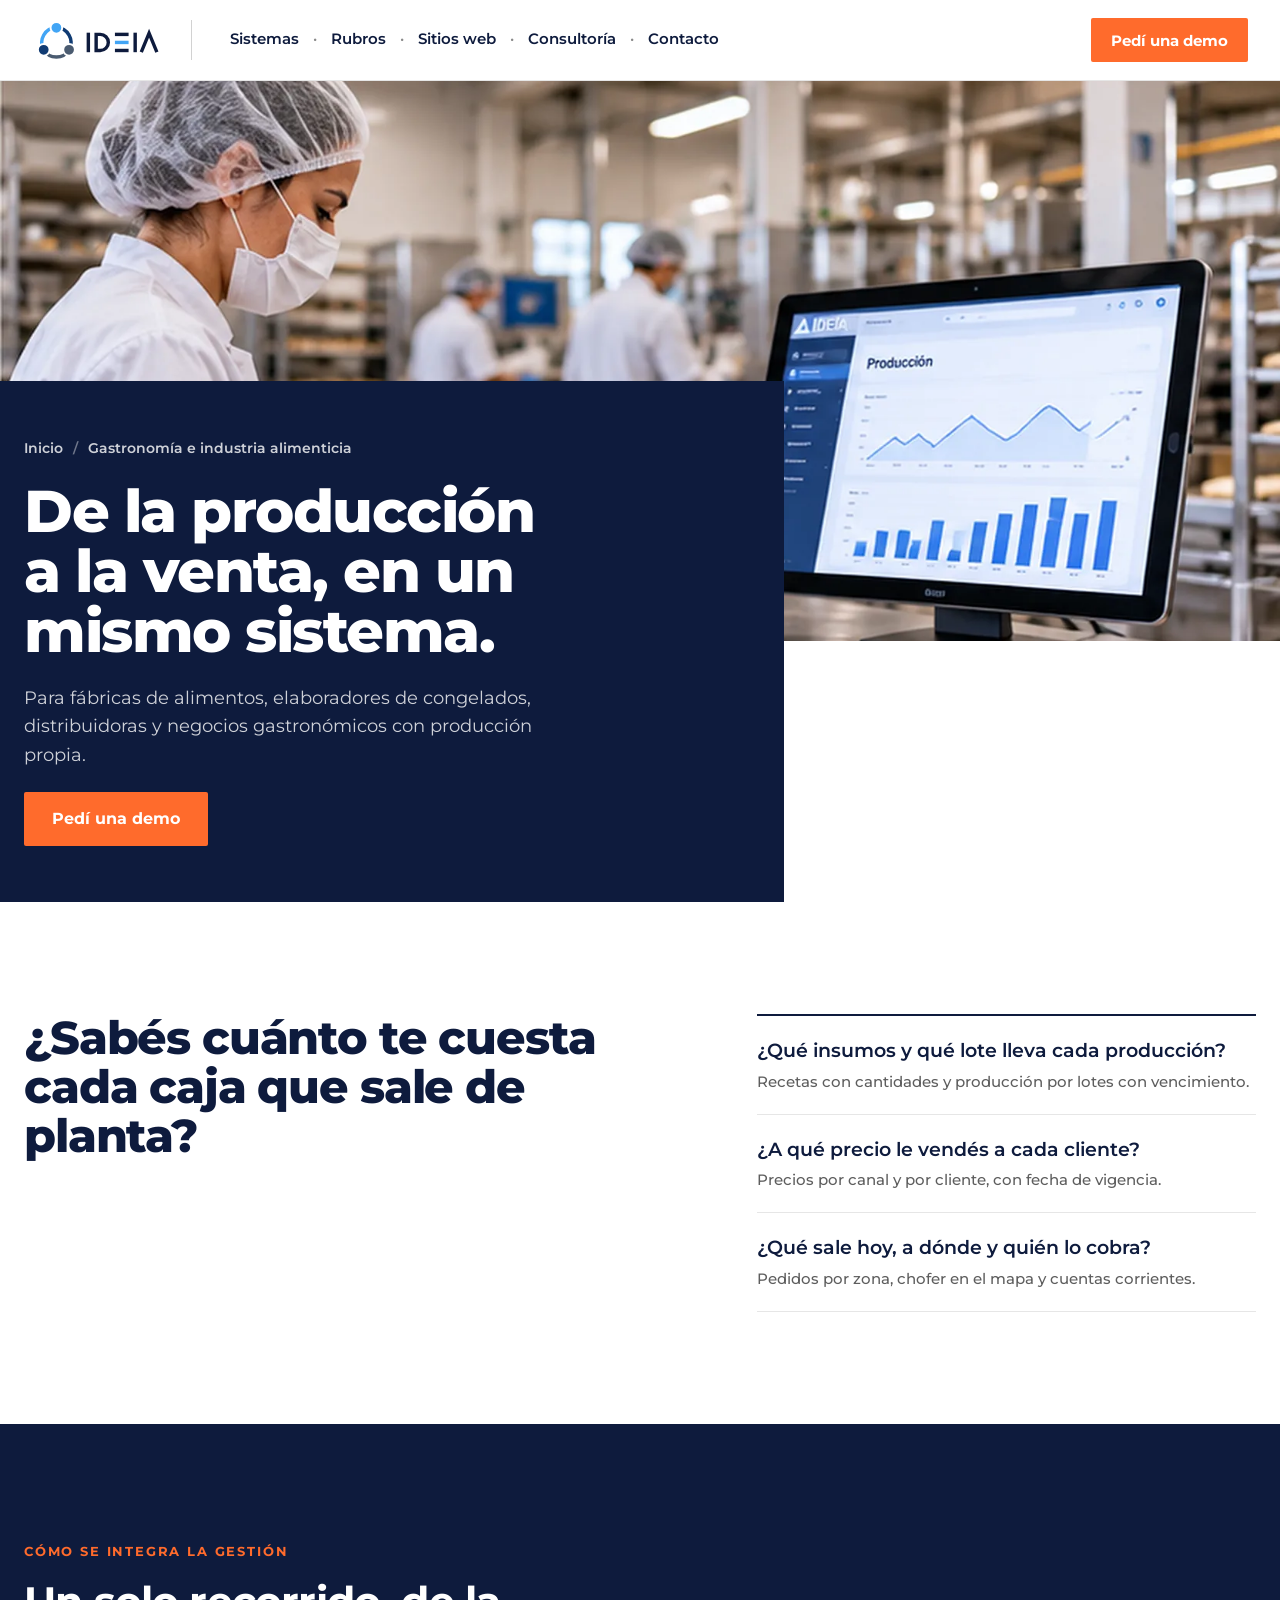
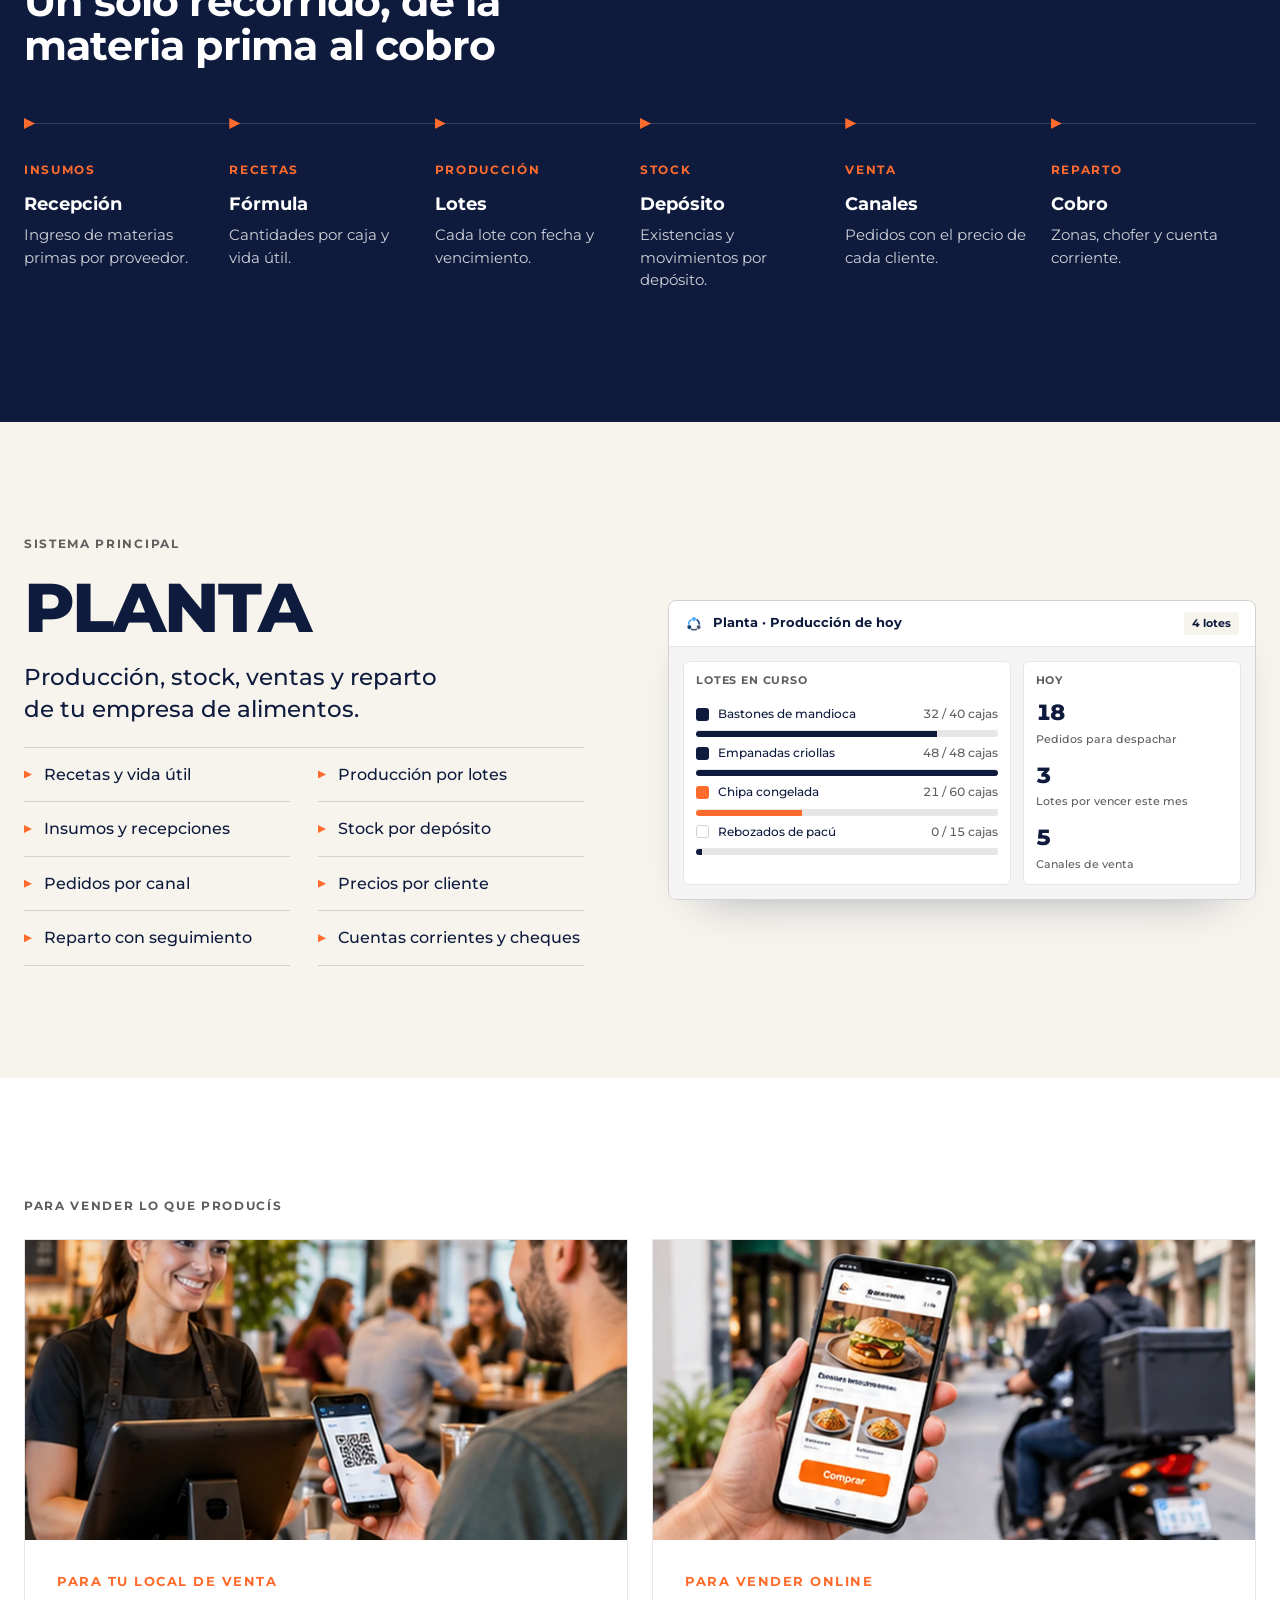
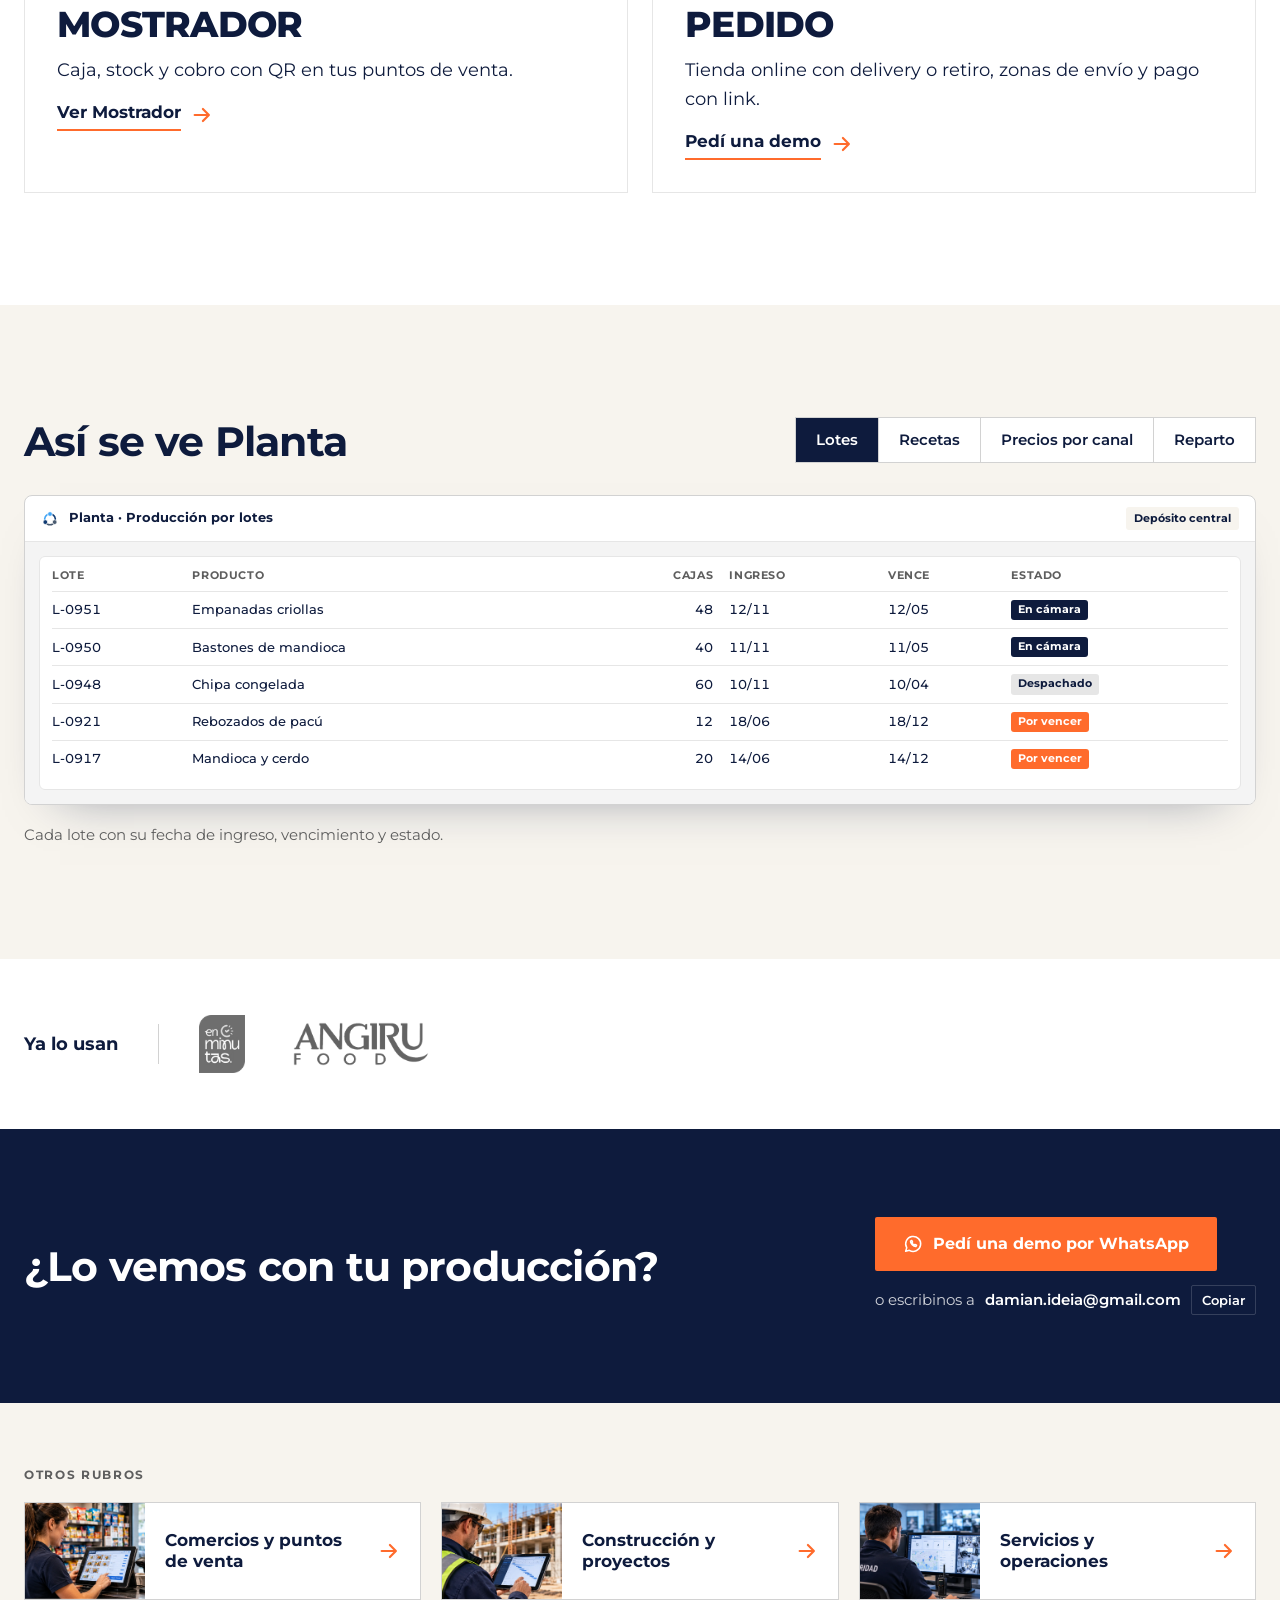
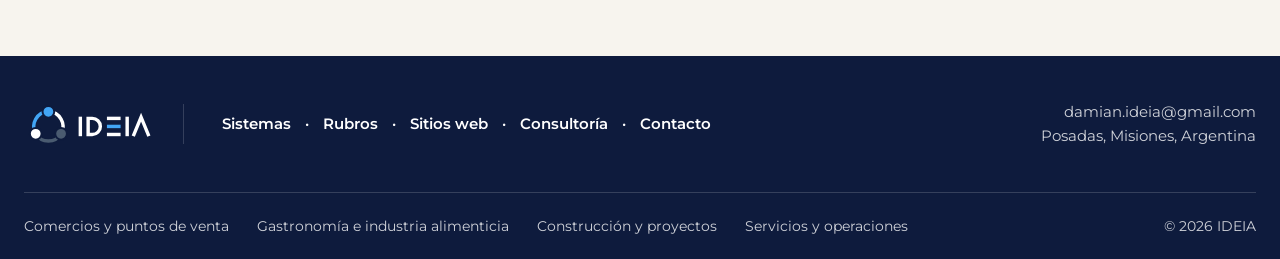
==== alimentos.html @ b41edada "Nuevo diseño del sitio entregado por Damián (HTML estático) y número de WhatsApp Co-Authored-By: Cla" ====
<!doctype html>
<html lang="es">
<head>
<meta charset="utf-8">
<meta name="viewport" content="width=device-width, initial-scale=1, viewport-fit=cover">
<title>Planta · Gastronomía e industria alimenticia · IDEIA</title>
<meta name="description" content="Recetas, producción por lotes, stock, precios por canal y reparto para fábricas de alimentos y elaboradores de congelados.">
<meta property="og:title" content="Planta · Gastronomía e industria alimenticia · IDEIA">
<meta property="og:description" content="Recetas, producción por lotes, stock, precios por canal y reparto para fábricas de alimentos y elaboradores de congelados.">
<meta property="og:type" content="website">
<meta name="claude:viewport-fit-sides" content="cover">
<link rel="preconnect" href="https://fonts.googleapis.com"><link rel="preconnect" href="https://fonts.gstatic.com" crossorigin><link rel="stylesheet" href="https://fonts.googleapis.com/css2?family=Montserrat:wght@400;500;600;700;800&display=swap">
<link rel="stylesheet" href="assets/styles.css">
</head>
<body>
<header class="hdr">
  <div class="hdr-in">
    <a class="logo" href="./" aria-label="IDEIA, inicio"><svg viewBox="0 0 260 82" role="img" aria-label="IDEIA"><path d="M50 16 A30 30 0 0 0 24.02 61" stroke="#42A5F5" stroke-width="7" fill="none"/><path d="M50 16 A30 30 0 0 1 75.98 61" stroke="#103B73" stroke-width="7" fill="none"/><path d="M24.02 61 A30 30 0 0 0 75.98 61" stroke="#4A5B70" stroke-width="7" fill="none"/><circle cx="50" cy="16" r="12" fill="#42A5F5" stroke="#FFFFFF" stroke-width="4"/><circle cx="24.02" cy="61" r="12" fill="#103B73" stroke="#FFFFFF" stroke-width="4"/><circle cx="75.98" cy="61" r="12" fill="#4A5B70" stroke="#FFFFFF" stroke-width="4"/><g fill="#0E1B3D"><rect x="112" y="26" width="7" height="40"/><path fill-rule="evenodd" d="M128 26h12a20 20 0 0 1 0 40h-12zM135 33h5a13 13 0 0 1 0 26h-5z"/><rect x="170" y="26" width="28" height="7"/><rect x="170" y="42.5" width="28" height="7" fill="#42A5F5"/><rect x="170" y="59" width="28" height="7"/><rect x="208" y="26" width="7" height="40"/></g><path d="M224 66 L240 27 L256 66" stroke="#0E1B3D" stroke-width="7" fill="none"/></svg></a>
    <span class="vsep" aria-hidden="true"></span>
    <nav class="nav" aria-label="Principal">
      <a href="./#sistemas">Sistemas</a><span class="dot">·</span>
      <div class="dd"><a href="./#rubros" aria-haspopup="true">Rubros</a><div class="dd-panel"><a href="comercios.html"><span>Comercios y puntos de venta<small>Mostrador</small></span><svg class="arrow" viewBox="0 0 24 24" fill="none" stroke="currentColor" stroke-width="2.4" stroke-linecap="round" stroke-linejoin="round" aria-hidden="true"><path d="M4 12h15M13 5.5 19.5 12 13 18.5"/></svg></a><a href="alimentos.html" aria-current="page"><span>Gastronomía e industria alimenticia<small>Planta · Mostrador · Pedido</small></span><svg class="arrow" viewBox="0 0 24 24" fill="none" stroke="currentColor" stroke-width="2.4" stroke-linecap="round" stroke-linejoin="round" aria-hidden="true"><path d="M4 12h15M13 5.5 19.5 12 13 18.5"/></svg></a><a href="construccion.html"><span>Construcción y proyectos<small>Obra · Cotiza</small></span><svg class="arrow" viewBox="0 0 24 24" fill="none" stroke="currentColor" stroke-width="2.4" stroke-linecap="round" stroke-linejoin="round" aria-hidden="true"><path d="M4 12h15M13 5.5 19.5 12 13 18.5"/></svg></a><a href="servicios.html"><span>Servicios y operaciones<small>Flujo</small></span><svg class="arrow" viewBox="0 0 24 24" fill="none" stroke="currentColor" stroke-width="2.4" stroke-linecap="round" stroke-linejoin="round" aria-hidden="true"><path d="M4 12h15M13 5.5 19.5 12 13 18.5"/></svg></a></div></div><span class="dot">·</span>
      <a href="./#sitios">Sitios web</a><span class="dot">·</span>
      <a href="./#consultoria">Consultoría</a><span class="dot">·</span>
      <a href="#contacto">Contacto</a>
    </nav>
    <a class="btn sm" href="#contacto" data-wa="">Pedí una demo</a>
    <button class="menu-btn" type="button" aria-expanded="false" aria-controls="mnav" aria-label="Abrir menú"><svg viewBox="0 0 24 24" fill="none" stroke="currentColor" stroke-width="1.8" stroke-linecap="round" stroke-linejoin="round" aria-hidden="true"><path d="M3 6h18M3 12h18M3 18h18"/></svg></button>
  </div>
  <nav class="mnav" id="mnav" aria-label="Menú móvil" hidden>
    <a href="./#sistemas">Sistemas</a>
    <span class="lbl">Rubros</span><a class="sub" href="comercios.html">Comercios y puntos de venta</a><a class="sub" href="alimentos.html">Gastronomía e industria alimenticia</a><a class="sub" href="construccion.html">Construcción y proyectos</a><a class="sub" href="servicios.html">Servicios y operaciones</a>
    <a href="./#sitios">Sitios web</a>
    <a href="./#consultoria">Consultoría</a>
    <a href="#contacto">Contacto</a>
  </nav>
</header>
<main>
<section class="hero-c">
  <div class="ph"><img src="img/v_alimentos.webp" width="1662" height="932" alt="Elaboración de empanadas en planta con el tablero de producción de Planta" fetchpriority="high" decoding="async"></div>
  <div class="wrap"><div class="box">
    <nav class="crumb" aria-label="Ruta"><a href="./">Inicio</a><span>/</span>Gastronomía e industria alimenticia</nav>
    <h1>De la producción a la venta, en un mismo sistema.</h1>
    <p>Para fábricas de alimentos, elaboradores de congelados, distribuidoras y negocios gastronómicos con producción propia.</p>
    <a class="btn" href="#contacto" data-wa="Planta">Pedí una demo</a>
  </div></div>
</section>

<section class="sec">
  <div class="wrap qs">
    <p class="big">¿Sabés cuánto te cuesta cada caja que sale de planta?</p>
    <ul>
      <li>¿Qué insumos y qué lote lleva cada producción?<small>Recetas con cantidades y producción por lotes con vencimiento.</small></li>
      <li>¿A qué precio le vendés a cada cliente?<small>Precios por canal y por cliente, con fecha de vigencia.</small></li>
      <li>¿Qué sale hoy, a dónde y quién lo cobra?<small>Pedidos por zona, chofer en el mapa y cuentas corrientes.</small></li>
    </ul>
  </div>
</section>

<section class="sec bg-navy">
  <div class="wrap">
    <span class="eyebrow">Cómo se integra la gestión</span>
    <h2 style="margin-top:14px;max-width:760px">Un solo recorrido, de la materia prima al cobro</h2>
    <ol class="chain" style="padding:0;list-style:none">
      <li><span class="s">Insumos</span><h4>Recepción</h4><p>Ingreso de materias primas por proveedor.</p></li>
      <li><span class="s">Recetas</span><h4>Fórmula</h4><p>Cantidades por caja y vida útil.</p></li>
      <li><span class="s">Producción</span><h4>Lotes</h4><p>Cada lote con fecha y vencimiento.</p></li>
      <li><span class="s">Stock</span><h4>Depósito</h4><p>Existencias y movimientos por depósito.</p></li>
      <li><span class="s">Venta</span><h4>Canales</h4><p>Pedidos con el precio de cada cliente.</p></li>
      <li><span class="s">Reparto</span><h4>Cobro</h4><p>Zonas, chofer y cuenta corriente.</p></li>
    </ol>
  </div>
</section>

<section class="sec bg-bone sysblock" id="planta">
  <div class="wrap pair" style="align-items:center">
    <div class="col">
      <span class="label">Sistema principal</span>
      <span class="nm">PLANTA</span>
      <p class="ln">Producción, stock, ventas y reparto de tu empresa de alimentos.</p>
      <ul class="mods">
        <li>Recetas y vida útil</li><li>Producción por lotes</li>
        <li>Insumos y recepciones</li><li>Stock por depósito</li>
        <li>Pedidos por canal</li><li>Precios por cliente</li>
        <li>Reparto con seguimiento</li><li>Cuentas corrientes y cheques</li>
      </ul>
    </div>
    <div class="col"><div class="ui" aria-label="Producción de hoy en Planta, datos de ejemplo"><div class="ui-bar"><svg class="iso" viewBox="0 0 100 82" aria-hidden="true"><path d="M50 16 A30 30 0 0 0 24.02 61" stroke="#42A5F5" stroke-width="9" fill="none"/><path d="M50 16 A30 30 0 0 1 75.98 61" stroke="#103B73" stroke-width="9" fill="none"/><path d="M24.02 61 A30 30 0 0 0 75.98 61" stroke="#4A5B70" stroke-width="9" fill="none"/><circle cx="50" cy="16" r="13" fill="#42A5F5" stroke="#fff" stroke-width="4"/><circle cx="24.02" cy="61" r="13" fill="#103B73" stroke="#fff" stroke-width="4"/><circle cx="75.98" cy="61" r="13" fill="#4A5B70" stroke="#fff" stroke-width="4"/></svg>Planta · Producción de hoy<span class="st">4 lotes</span></div>
<div class="ui-body c2">
 <div class="pn"><h5>Lotes en curso</h5>
  <div class="et"><span class="sq"></span>Bastones de mandioca<em class="n">32 / 40 cajas</em></div><div class="mt"><i style="width:80%"></i></div>
  <div class="et"><span class="sq"></span>Empanadas criollas<em class="n">48 / 48 cajas</em></div><div class="mt"><i style="width:100%"></i></div>
  <div class="et"><span class="sq w"></span>Chipa congelada<em class="n">21 / 60 cajas</em></div><div class="mt"><i class="o" style="width:35%"></i></div>
  <div class="et"><span class="sq e"></span>Rebozados de pacú<em class="n">0 / 15 cajas</em></div><div class="mt"><i style="width:2%"></i></div></div>
 <div class="pn"><h5>Hoy</h5><div style="display:grid;gap:14px">
  <div class="kp"><b class="n">18</b><span>Pedidos para despachar</span></div>
  <div class="kp"><b class="n">3</b><span>Lotes por vencer este mes</span></div>
  <div class="kp"><b class="n">5</b><span>Canales de venta</span></div></div></div>
</div></div></div>
  </div>
</section>

<section class="sec">
  <div class="wrap">
    <p class="label" style="margin-bottom:24px">Para vender lo que producís</p>
    <div class="halves">
      <article class="half"><div class="ph"><img src="img/g_local.webp" width="1413" height="1221" alt="Cajera cobrando con QR desde el celular de un cliente en un local de comidas" loading="lazy" decoding="async"></div>
        <div class="tx"><span class="for">Para tu local de venta</span><span class="nm">MOSTRADOR</span><p>Caja, stock y cobro con QR en tus puntos de venta.</p><a class="tlink" href="comercios.html"><span>Ver Mostrador</span><svg class="arrow" viewBox="0 0 24 24" fill="none" stroke="currentColor" stroke-width="2.4" stroke-linecap="round" stroke-linejoin="round" aria-hidden="true"><path d="M4 12h15M13 5.5 19.5 12 13 18.5"/></svg></a></div></article>
      <article class="half" id="pedido"><div class="ph"><img src="img/g_pedido.webp" width="1357" height="811" alt="Celular con la tienda online de Pedido y un repartidor en moto" loading="lazy" decoding="async"></div>
        <div class="tx"><span class="for">Para vender online</span><span class="nm">PEDIDO</span><p>Tienda online con delivery o retiro, zonas de envío y pago con link.</p><a class="tlink" href="#contacto" data-wa="Pedido"><span>Pedí una demo</span><svg class="arrow" viewBox="0 0 24 24" fill="none" stroke="currentColor" stroke-width="2.4" stroke-linecap="round" stroke-linejoin="round" aria-hidden="true"><path d="M4 12h15M13 5.5 19.5 12 13 18.5"/></svg></a></div></article>
    </div>
  </div>
</section>

<section class="sec bg-bone" data-tabs>
  <div class="wrap">
    <div class="gal-head"><h2>Así se ve Planta</h2>
      <div class="tabs" role="tablist" aria-label="Pantallas de Planta">
        <button role="tab" id="ta1" aria-controls="pa1" aria-selected="true" data-cap="Cada lote con su fecha de ingreso, vencimiento y estado.">Lotes</button>
        <button role="tab" id="ta2" aria-controls="pa2" aria-selected="false" tabindex="-1" data-cap="La receta calcula el costo de cada caja con los precios de tus insumos.">Recetas</button>
        <button role="tab" id="ta3" aria-controls="pa3" aria-selected="false" tabindex="-1" data-cap="Un precio por canal de venta, con fecha de vigencia.">Precios por canal</button>
        <button role="tab" id="ta4" aria-controls="pa4" aria-selected="false" tabindex="-1" data-cap="Los pedidos del día por zona, con su estado y lo que hay que cobrar.">Reparto</button>
      </div></div>
    <div role="tabpanel" id="pa1" aria-labelledby="ta1"><div class="ui" aria-label="Producción por lotes, datos de ejemplo"><div class="ui-bar"><svg class="iso" viewBox="0 0 100 82" aria-hidden="true"><path d="M50 16 A30 30 0 0 0 24.02 61" stroke="#42A5F5" stroke-width="9" fill="none"/><path d="M50 16 A30 30 0 0 1 75.98 61" stroke="#103B73" stroke-width="9" fill="none"/><path d="M24.02 61 A30 30 0 0 0 75.98 61" stroke="#4A5B70" stroke-width="9" fill="none"/><circle cx="50" cy="16" r="13" fill="#42A5F5" stroke="#fff" stroke-width="4"/><circle cx="24.02" cy="61" r="13" fill="#103B73" stroke="#fff" stroke-width="4"/><circle cx="75.98" cy="61" r="13" fill="#4A5B70" stroke="#fff" stroke-width="4"/></svg>Planta · Producción por lotes<span class="st">Depósito central</span></div>
<div class="ui-body"><div class="pn ui-scroll"><table class="t">
 <tr><th>Lote</th><th>Producto</th><th class="r">Cajas</th><th>Ingreso</th><th>Vence</th><th>Estado</th></tr>
 <tr><td class="n">L-0951</td><td>Empanadas criollas</td><td class="r n">48</td><td class="n">12/11</td><td class="n">12/05</td><td><span class="pill nv">En cámara</span></td></tr>
 <tr><td class="n">L-0950</td><td>Bastones de mandioca</td><td class="r n">40</td><td class="n">11/11</td><td class="n">11/05</td><td><span class="pill nv">En cámara</span></td></tr>
 <tr><td class="n">L-0948</td><td>Chipa congelada</td><td class="r n">60</td><td class="n">10/11</td><td class="n">10/04</td><td><span class="pill">Despachado</span></td></tr>
 <tr><td class="n">L-0921</td><td>Rebozados de pacú</td><td class="r n">12</td><td class="n">18/06</td><td class="n">18/12</td><td><span class="pill or">Por vencer</span></td></tr>
 <tr><td class="n">L-0917</td><td>Mandioca y cerdo</td><td class="r n">20</td><td class="n">14/06</td><td class="n">14/12</td><td><span class="pill or">Por vencer</span></td></tr>
</table></div></div></div></div>
    <div role="tabpanel" id="pa2" aria-labelledby="ta2" hidden><div class="ui" aria-label="Receta con costo por caja, datos de ejemplo"><div class="ui-bar"><svg class="iso" viewBox="0 0 100 82" aria-hidden="true"><path d="M50 16 A30 30 0 0 0 24.02 61" stroke="#42A5F5" stroke-width="9" fill="none"/><path d="M50 16 A30 30 0 0 1 75.98 61" stroke="#103B73" stroke-width="9" fill="none"/><path d="M24.02 61 A30 30 0 0 0 75.98 61" stroke="#4A5B70" stroke-width="9" fill="none"/><circle cx="50" cy="16" r="13" fill="#42A5F5" stroke="#fff" stroke-width="4"/><circle cx="24.02" cy="61" r="13" fill="#103B73" stroke="#fff" stroke-width="4"/><circle cx="75.98" cy="61" r="13" fill="#4A5B70" stroke="#fff" stroke-width="4"/></svg>Planta · Receta · Empanadas criollas<span class="st">Rinde 1 caja</span></div>
<div class="ui-body c2">
 <div class="pn"><h5>Insumos por caja</h5><table class="t">
  <tr><th>Insumo</th><th class="r">Cantidad</th><th class="r">Costo</th></tr>
  <tr><td>Tapas de empanada</td><td class="r n">48 u</td><td class="r n">$ 6.240</td></tr>
  <tr><td>Carne picada</td><td class="r n">2,9 kg</td><td class="r n">$ 23.200</td></tr>
  <tr><td>Cebolla</td><td class="r n">0,7 kg</td><td class="r n">$ 980</td></tr>
  <tr><td>Huevo</td><td class="r n">6 u</td><td class="r n">$ 1.500</td></tr>
  <tr><td>Condimentos</td><td class="r n">0,1 kg</td><td class="r n">$ 640</td></tr>
  <tr><td>Bolsa y caja</td><td class="r n">1 u</td><td class="r n">$ 1.100</td></tr></table></div>
 <div class="pn"><h5>Resultado</h5><div style="display:grid;gap:14px">
  <div class="kp"><b class="n">$ 33.660</b><span>Costo por caja</span></div>
  <div class="kp"><b class="n">180 días</b><span>Vida útil</span></div>
  <div class="kp"><b class="n">48</b><span>Unidades por caja</span></div></div></div>
</div></div></div>
    <div role="tabpanel" id="pa3" aria-labelledby="ta3" hidden><div class="ui" aria-label="Precios por canal, datos de ejemplo"><div class="ui-bar"><svg class="iso" viewBox="0 0 100 82" aria-hidden="true"><path d="M50 16 A30 30 0 0 0 24.02 61" stroke="#42A5F5" stroke-width="9" fill="none"/><path d="M50 16 A30 30 0 0 1 75.98 61" stroke="#103B73" stroke-width="9" fill="none"/><path d="M24.02 61 A30 30 0 0 0 75.98 61" stroke="#4A5B70" stroke-width="9" fill="none"/><circle cx="50" cy="16" r="13" fill="#42A5F5" stroke="#fff" stroke-width="4"/><circle cx="24.02" cy="61" r="13" fill="#103B73" stroke="#fff" stroke-width="4"/><circle cx="75.98" cy="61" r="13" fill="#4A5B70" stroke="#fff" stroke-width="4"/></svg>Planta · Precios por canal<span class="st">Vigentes desde 01/11</span></div>
<div class="ui-body"><div class="pn ui-scroll"><table class="t">
 <tr><th>Producto</th><th class="r">Distribuidor</th><th class="r">Gastronomía</th><th class="r">Minorista</th><th class="r">Eventos</th></tr>
 <tr><td>Empanadas criollas · caja</td><td class="r n">$ 46.800</td><td class="r n">$ 52.900</td><td class="r n">$ 61.500</td><td class="r n">$ 58.200</td></tr>
 <tr><td>Bastones de mandioca · caja</td><td class="r n">$ 31.400</td><td class="r n">$ 35.600</td><td class="r n">$ 41.200</td><td class="r n">$ 38.900</td></tr>
 <tr><td>Chipa congelada · caja</td><td class="r n">$ 27.900</td><td class="r n">$ 31.800</td><td class="r n">$ 36.400</td><td class="r n">$ 34.100</td></tr>
 <tr><td>Rebozados de pacú · caja</td><td class="r n">$ 49.300</td><td class="r n">$ 55.700</td><td class="r n">$ 64.800</td><td class="r n">$ 61.300</td></tr>
</table></div></div></div></div>
    <div role="tabpanel" id="pa4" aria-labelledby="ta4" hidden><div class="ui" aria-label="Reparto del día, datos de ejemplo"><div class="ui-bar"><svg class="iso" viewBox="0 0 100 82" aria-hidden="true"><path d="M50 16 A30 30 0 0 0 24.02 61" stroke="#42A5F5" stroke-width="9" fill="none"/><path d="M50 16 A30 30 0 0 1 75.98 61" stroke="#103B73" stroke-width="9" fill="none"/><path d="M24.02 61 A30 30 0 0 0 75.98 61" stroke="#4A5B70" stroke-width="9" fill="none"/><circle cx="50" cy="16" r="13" fill="#42A5F5" stroke="#fff" stroke-width="4"/><circle cx="24.02" cy="61" r="13" fill="#103B73" stroke="#fff" stroke-width="4"/><circle cx="75.98" cy="61" r="13" fill="#4A5B70" stroke="#fff" stroke-width="4"/></svg>Planta · Reparto del día<span class="st">18 pedidos</span></div>
<div class="ui-body c2">
 <div class="pn ui-scroll"><h5>Pedidos</h5><table class="t">
  <tr><th>N°</th><th>Cliente</th><th>Zona</th><th>Estado</th></tr>
  <tr><td class="n">2381</td><td>Restaurante · centro</td><td>Zona 1</td><td><span class="pill nv">Entregado</span></td></tr>
  <tr><td class="n">2382</td><td>Distribuidora</td><td>Zona 3</td><td><span class="pill or">En camino</span></td></tr>
  <tr><td class="n">2384</td><td>Hotel</td><td>Zona 2</td><td><span class="pill or">En camino</span></td></tr>
  <tr><td class="n">2386</td><td>Cafetería</td><td>Zona 1</td><td><span class="pill">Por despachar</span></td></tr></table></div>
 <div class="pn"><h5>Cobranza</h5><div style="display:grid;gap:14px">
  <div class="kp"><b class="n">6</b><span>Pedidos en camino</span></div>
  <div class="kp"><b class="n">$ 412.300</b><span>A cobrar hoy</span></div>
  <div class="kp"><b class="n">2</b><span>Devoluciones registradas</span></div></div></div>
</div></div></div>
    <p class="gal-cap">Cada lote con su fecha de ingreso, vencimiento y estado.</p>
  </div>
</section>

<section class="sec s-sm uses" aria-label="Empresas que ya lo usan">
  <div class="wrap"><span class="lbl">Ya lo usan</span><span class="vsep" aria-hidden="true"></span><div class="logo-row"><img src="img/logos/enminutas.webp" width="128" height="160" alt="En Minutas" loading="lazy" class="sq"><img src="img/logos/angiru.webp" width="369" height="120" alt="Angiru Food" loading="lazy"></div></div>
</section>
<section class="sec s-md bg-navy close" id="contacto">
  <div class="wrap">
    <h2>¿Lo vemos con tu producción?</h2>
    <div class="act">
      <a class="btn" href="#contacto" data-wa="Planta"><svg viewBox="0 0 24 24" fill="none" stroke="currentColor" stroke-width="1.8" stroke-linecap="round" stroke-linejoin="round" aria-hidden="true"><path d="M3.2 20.8l1.3-4.3A9 9 0 1 1 7.6 19.6z"/><path d="M9 8.6c-.2 2.8 3.4 6.5 6.4 6.4l.9-1.5-2-1-.9.8c-1.2-.4-2.3-1.5-2.7-2.7l.8-.9-1-2z"/></svg> Pedí una demo por WhatsApp</a>
      <p class="mail"><span class="nw">o escribinos a</span> <b>damian.ideia@gmail.com</b> <button class="copybtn" type="button" data-copy="damian.ideia@gmail.com">Copiar</button></p>
    </div>
  </div>
</section>
<section class="sec s-sm bg-bone" aria-label="Otros rubros">
  <div class="wrap"><p class="label" style="margin-bottom:18px">Otros rubros</p><div class="others"><a class="oth" href="comercios.html"><img src="img/v_comercio.webp" width="1662" height="932" alt="" loading="lazy" decoding="async"><b>Comercios y puntos de venta</b><svg class="arrow" viewBox="0 0 24 24" fill="none" stroke="currentColor" stroke-width="2.4" stroke-linecap="round" stroke-linejoin="round" aria-hidden="true"><path d="M4 12h15M13 5.5 19.5 12 13 18.5"/></svg></a><a class="oth" href="construccion.html"><img src="img/v_construccion.webp" width="1662" height="932" alt="" loading="lazy" decoding="async"><b>Construcción y proyectos</b><svg class="arrow" viewBox="0 0 24 24" fill="none" stroke="currentColor" stroke-width="2.4" stroke-linecap="round" stroke-linejoin="round" aria-hidden="true"><path d="M4 12h15M13 5.5 19.5 12 13 18.5"/></svg></a><a class="oth" href="servicios.html"><img src="img/v_servicios.webp" width="1662" height="932" alt="" loading="lazy" decoding="async"><b>Servicios y operaciones</b><svg class="arrow" viewBox="0 0 24 24" fill="none" stroke="currentColor" stroke-width="2.4" stroke-linecap="round" stroke-linejoin="round" aria-hidden="true"><path d="M4 12h15M13 5.5 19.5 12 13 18.5"/></svg></a></div></div>
</section>
</main>
<footer class="ftr">
  <div class="wrap">
    <div class="ftr-top">
      <a class="logo" href="./" aria-label="IDEIA, inicio"><svg viewBox="0 0 260 82" role="img" aria-label="IDEIA"><path d="M50 16 A30 30 0 0 0 24.02 61" stroke="#42A5F5" stroke-width="7" fill="none"/><path d="M50 16 A30 30 0 0 1 75.98 61" stroke="#FFFFFF" stroke-width="7" fill="none"/><path d="M24.02 61 A30 30 0 0 0 75.98 61" stroke="#4A5B70" stroke-width="7" fill="none"/><circle cx="50" cy="16" r="12" fill="#42A5F5" stroke="#0E1B3D" stroke-width="4"/><circle cx="24.02" cy="61" r="12" fill="#FFFFFF" stroke="#0E1B3D" stroke-width="4"/><circle cx="75.98" cy="61" r="12" fill="#4A5B70" stroke="#0E1B3D" stroke-width="4"/><g fill="#FFFFFF"><rect x="112" y="26" width="7" height="40"/><path fill-rule="evenodd" d="M128 26h12a20 20 0 0 1 0 40h-12zM135 33h5a13 13 0 0 1 0 26h-5z"/><rect x="170" y="26" width="28" height="7"/><rect x="170" y="42.5" width="28" height="7" fill="#42A5F5"/><rect x="170" y="59" width="28" height="7"/><rect x="208" y="26" width="7" height="40"/></g><path d="M224 66 L240 27 L256 66" stroke="#FFFFFF" stroke-width="7" fill="none"/></svg></a>
      <span class="vsep" aria-hidden="true"></span>
      <nav class="nav" aria-label="Pie" style="display:flex">
        <a href="./#sistemas">Sistemas</a><span class="dot">·</span><a href="./#rubros">Rubros</a><span class="dot">·</span><a href="./#sitios">Sitios web</a><span class="dot">·</span><a href="./#consultoria">Consultoría</a><span class="dot">·</span><a href="#contacto">Contacto</a>
      </nav>
      <p class="ct">damian.ideia@gmail.com<br>Posadas, Misiones, Argentina</p>
    </div>
    <div class="ftr-bot"><a href="comercios.html">Comercios y puntos de venta</a><a href="alimentos.html">Gastronomía e industria alimenticia</a><a href="construccion.html">Construcción y proyectos</a><a href="servicios.html">Servicios y operaciones</a><span class="cp">© 2026 IDEIA</span></div>
  </div>
</footer>
<script src="assets/app.js"></script>
</body>
</html>
---- assets/styles.css ----
/* =========================================================
   IDEIA · Sistema de diseño
   Layout: contenedor 1440, contenido 1280, grilla de 12 columnas.
   Geometría de marca: cortes diagonales, líneas finas, botones rectos.
   Look claro único y deliberado (la marca no tiene versión oscura).
   ========================================================= */
:root{
  /* Paleta obligatoria */
  --navy:#0E1B3D;
  --orange:#FF6B2C;
  --orange-press:#E85A1E;      /* estado presionado/hover del naranja */
  --bone:#F7F4EE;
  --white:#FFFFFF;
  /* Grises neutros: superficies, separadores, estados secundarios */
  --g-50:#F4F4F4;
  --g-100:#E6E6E6;
  --g-200:#D2D2D2;
  --g-500:#8A8A8A;
  --g-600:#5E5E5E;
  --g-900:#121212;
  --black:#0A0A0A;
  /* Sobre azul marino */
  --on-navy:rgba(255,255,255,.80);
  --on-navy-line:rgba(255,255,255,.16);

  --font:"Montserrat","Montserrat Local","Segoe UI",Arial,sans-serif;
  --wrap:1280px;
  --gut:max(24px,env(safe-area-inset-left,0px));
  --gut-r:max(24px,env(safe-area-inset-right,0px));
  --cut:10%;
  color-scheme:light;
}

/* Montserrat alojada en el sitio (respaldo si Google Fonts no carga) */
@font-face{font-family:"Montserrat Local";font-style:normal;font-weight:400;font-display:swap;src:url("fonts/montserrat-400.woff2") format("woff2")}
@font-face{font-family:"Montserrat Local";font-style:normal;font-weight:500;font-display:swap;src:url("fonts/montserrat-500.woff2") format("woff2")}
@font-face{font-family:"Montserrat Local";font-style:normal;font-weight:600;font-display:swap;src:url("fonts/montserrat-600.woff2") format("woff2")}
@font-face{font-family:"Montserrat Local";font-style:normal;font-weight:700;font-display:swap;src:url("fonts/montserrat-700.woff2") format("woff2")}
@font-face{font-family:"Montserrat Local";font-style:normal;font-weight:800;font-display:swap;src:url("fonts/montserrat-800.woff2") format("woff2")}

/* Reset base (las páginas internas no tienen el esqueleto del visor) */
*,*::before,*::after{box-sizing:border-box}
html{scroll-behavior:smooth;-webkit-text-size-adjust:100%}
body{margin:0;background:var(--white);color:var(--navy);font-family:var(--font);font-size:18px;line-height:1.6;font-weight:400;-webkit-font-smoothing:antialiased}
body::before{content:"";position:fixed;inset:0 0 auto;height:env(safe-area-inset-top,0px);z-index:70;background:var(--white)}
img{max-width:100%;display:block}
h1,h2,h3,h4,p,ul{margin:0}
ul{padding:0;list-style:none}
a{color:inherit}
[hidden]{display:none!important}
.bd{display:inline}
@media (max-width:900px){.bd{display:none}}
@media (prefers-reduced-motion:reduce){html{scroll-behavior:auto}*,*::before,*::after{transition:none!important;animation:none!important}}
:focus-visible{outline:3px solid var(--orange);outline-offset:3px}

/* Tipografía (Montserrat, jerarquía obligatoria) */
h1,.h1{font-weight:800;font-size:clamp(38px,4.6vw,64px);line-height:1.02;letter-spacing:-.025em;text-wrap:balance}
h2,.h2{font-weight:700;font-size:clamp(30px,3.2vw,44px);line-height:1.08;letter-spacing:-.02em;text-wrap:balance}
h3,.h3{font-weight:700;font-size:clamp(22px,2.2vw,30px);line-height:1.15;letter-spacing:-.015em}
h4,.h4{font-weight:600;font-size:18px;line-height:1.3}
.lead{font-size:clamp(18px,1.5vw,20px);font-weight:500;line-height:1.5}
.small{font-size:15px;line-height:1.5}
.eyebrow{font-size:13px;font-weight:700;letter-spacing:.14em;text-transform:uppercase;color:var(--orange)}
.muted{color:var(--g-600)}

/* Contenedores */
.wrap{max-width:calc(var(--wrap) + 48px);margin:0 auto;padding-left:var(--gut);padding-right:var(--gut-r)}
.sec{padding-block:112px}
.sec.s-md{padding-block:88px}
.sec.s-sm{padding-block:56px}
.bg-bone{background:var(--bone)}
.bg-navy{background:var(--navy);color:var(--white)}
.bg-black{background:var(--black);color:var(--white)}
.grid12{display:grid;grid-template-columns:repeat(12,minmax(0,1fr));column-gap:24px}

/* Botones */
.btn{display:inline-flex;align-items:center;justify-content:center;gap:10px;min-height:54px;padding:0 28px;background:var(--orange);color:var(--white);font-family:var(--font);font-weight:700;font-size:16px;line-height:1;text-decoration:none;border:0;border-radius:2px;cursor:pointer;transition:background .15s ease}
.btn:hover{background:var(--orange-press)}
.btn.sm{min-height:44px;padding:0 20px;font-size:15px}
.btn svg{width:20px;height:20px}
.btn-line{background:transparent;color:var(--navy);box-shadow:inset 0 0 0 1.5px var(--navy)}
.btn-line:hover{background:var(--navy);color:var(--white)}
.arrow{width:22px;height:22px;flex:none;color:var(--orange);transition:transform .18s ease}
a:hover .arrow,a:focus-visible .arrow{transform:translateX(4px)}
.tlink{display:inline-flex;align-items:center;gap:10px;font-weight:700;font-size:17px;text-decoration:none;color:var(--navy)}
.tlink span{border-bottom:2px solid var(--orange);padding-bottom:3px}

/* ---------------- Header ---------------- */
.hdr{position:sticky;top:env(safe-area-inset-top,0px);z-index:60;background:var(--white);border-bottom:1px solid var(--g-100)}
.hdr-in{max-width:1440px;margin:0 auto;height:80px;display:flex;align-items:center;padding-left:max(32px,env(safe-area-inset-left,0px));padding-right:max(32px,env(safe-area-inset-right,0px))}
.logo{display:block;text-decoration:none;flex:none}
.logo svg{display:block;height:40px;width:auto}
.vsep{width:1px;height:40px;background:var(--g-200);margin:0 32px;flex:none}
.nav{display:flex;align-items:center;gap:6px;font-size:14.5px;font-weight:600}
.nav>a,.nav .dd>a{text-decoration:none;padding:10px 6px;color:var(--navy)}
.nav>a:hover,.nav .dd>a:hover,.nav a[aria-current="page"]{color:var(--orange)}
.nav .dot{color:var(--g-500);padding:0 2px}
.dd{position:relative}
.dd-panel{position:absolute;left:-18px;top:100%;min-width:320px;background:var(--white);border:1px solid var(--g-100);padding:10px 0;opacity:0;visibility:hidden;transform:translateY(6px);transition:opacity .15s ease,transform .15s ease,visibility .15s}
.dd:hover .dd-panel,.dd:focus-within .dd-panel{opacity:1;visibility:visible;transform:none}
.dd-panel a{display:flex;justify-content:space-between;align-items:center;gap:16px;padding:12px 22px;text-decoration:none;font-weight:600;font-size:15px}
.dd-panel a small{display:block;font-weight:500;font-size:12.5px;color:var(--g-600);margin-top:2px}
.dd-panel a:hover{background:var(--bone)}
.hdr .btn{margin-left:auto}
.menu-btn{display:none;margin-left:12px;width:44px;height:44px;border:1px solid var(--g-200);background:var(--white);border-radius:2px;cursor:pointer;align-items:center;justify-content:center;color:var(--navy)}
.menu-btn svg{width:22px;height:22px}
.mnav{border-top:1px solid var(--g-100);background:var(--white);padding:8px max(16px,env(safe-area-inset-left,0px)) 20px}
.mnav a{display:block;padding:13px 0;border-bottom:1px solid var(--g-100);text-decoration:none;font-weight:600;font-size:16px}
.mnav a.sub{padding-left:16px;font-weight:500;font-size:15px}
.mnav .lbl{display:block;padding:16px 0 4px;font-size:12px;font-weight:700;letter-spacing:.14em;text-transform:uppercase;color:var(--g-600)}

/* ---------------- Hero A (home): panel navy + foto con corte diagonal ---------------- */
.hero-a{position:relative;background:var(--navy);color:var(--white);overflow:hidden}
.hero-a .ph{position:absolute;top:0;right:0;bottom:0;width:56%;clip-path:polygon(18% 0,100% 0,100% 100%,0 100%)}
.hero-a .ph img{width:100%;height:100%;object-fit:cover}
.hero-a .wrap{position:relative;min-height:620px;display:flex;align-items:center}
.hero-a .copy{max-width:690px;padding-block:96px}
.hero-a h1{font-size:clamp(38px,4.2vw,60px)}
.hero-a .support{margin-top:26px;font-size:18px;font-weight:600;color:var(--on-navy)}
.hero-a .support .dt{color:var(--orange);margin:0 10px}
.hero-a .btn{margin-top:40px}

/* ---------------- Elegí tu rubro ---------------- */
.rubros h2{margin-bottom:40px}
.cards{display:grid;grid-template-columns:repeat(4,minmax(0,1fr));gap:20px}
.vcard{position:relative;display:flex;flex-direction:column;height:460px;overflow:hidden;text-decoration:none;color:var(--white);background:var(--navy)}
.vcard img{position:absolute;inset:0;width:100%;height:100%;object-fit:cover;transition:transform .5s ease}
.vcard:hover img{transform:scale(1.04)}
.vcard .band{position:relative;margin-top:auto;background:var(--navy);padding:34px 24px 24px;clip-path:polygon(0 22px,100% 0,100% 100%,0 100%)}
.vcard h3{font-size:22px;line-height:1.2;font-weight:700}
.vcard .sys{display:flex;justify-content:space-between;align-items:center;gap:12px;margin-top:14px;padding-top:14px;border-top:1px solid var(--on-navy-line);font-size:13px;font-weight:700;letter-spacing:.1em;text-transform:uppercase;color:var(--on-navy)}
.more{margin-top:36px;text-align:center}

/* ---------------- Sistemas (índice editorial) ---------------- */
.sys-head{display:flex;justify-content:space-between;align-items:end;gap:32px;flex-wrap:wrap;margin-bottom:48px}
.sys-head p{max-width:440px}
.sys-list{border-top:2px solid var(--navy)}
.sys-row{display:grid;grid-template-columns:3fr 5fr 3fr 40px;gap:24px;align-items:center;padding:30px 0;border-bottom:1px solid var(--g-100);text-decoration:none;transition:background .15s ease}
.sys-row:hover{background:var(--bone)}
.sys-row .nm{font-weight:800;font-size:clamp(24px,2.4vw,32px);letter-spacing:-.01em;padding-left:4px}
.sys-row .ds{font-size:17px;line-height:1.5}
.sys-row .rb{font-size:12.5px;font-weight:700;letter-spacing:.12em;text-transform:uppercase;color:var(--g-600)}
.sys-row .arrow{justify-self:end}

/* ---------------- Fila de capacidades (íconos con separador naranja) ---------------- */
.feats{display:grid;grid-template-columns:repeat(4,minmax(0,1fr))}
.feat{display:flex;flex-direction:column;align-items:center;text-align:center;gap:14px;padding:8px 28px;border-left:1.5px solid rgba(255,107,44,.45)}
.feat:first-child{border-left:0}
.feat svg{width:52px;height:52px;color:var(--orange)}
.feat h4{font-size:19px}
.feat p{font-size:15px;color:var(--g-600);max-width:220px}
.base h2{text-align:center;margin-bottom:56px}

/* ---------------- Split foto/texto ---------------- */
.split{display:grid;grid-template-columns:repeat(2,minmax(0,1fr));align-items:stretch}
.split .tx{display:flex;flex-direction:column;justify-content:center;align-items:flex-start;gap:22px;padding:96px max(48px,calc((100vw - var(--wrap)) / 2)) 96px max(var(--gut),calc((100vw - var(--wrap)) / 2))}
.split.rev .tx{padding:96px max(var(--gut-r),calc((100vw - var(--wrap)) / 2)) 96px 72px}
.split .ph{position:relative;min-height:440px}
.split .ph img{position:absolute;inset:0;width:100%;height:100%;object-fit:cover}
.split .ph.cut-l{clip-path:polygon(12% 0,100% 0,100% 100%,0 100%)}
.split .ph.cut-r{clip-path:polygon(0 0,100% 0,88% 100%,0 100%)}
.split .tx p{max-width:460px}

/* ---------------- Cierre ---------------- */
.close .wrap{display:flex;justify-content:space-between;align-items:center;gap:32px;flex-wrap:wrap}
.close h2{max-width:640px}
.close .act{display:flex;flex-direction:column;align-items:flex-start;gap:14px}
.mail{display:flex;flex-wrap:wrap;align-items:center;gap:8px 10px;font-size:15px;color:var(--on-navy)}
.mail .nw{white-space:nowrap}
.mail b{font-weight:600;color:var(--white);user-select:all}
.copybtn{font-family:var(--font);font-size:13px;font-weight:600;background:transparent;color:var(--white);border:1px solid var(--on-navy-line);border-radius:2px;padding:6px 10px;cursor:pointer}
.copybtn:hover{border-color:var(--white)}

/* ---------------- Consultoría (monocromo) ---------------- */
.consult{position:relative;background:var(--black);color:var(--white);overflow:hidden}
.consult .ph{position:absolute;top:0;right:0;bottom:0;width:52%;clip-path:polygon(16% 0,100% 0,100% 100%,0 100%)}
.consult .ph img{width:100%;height:100%;object-fit:cover;filter:grayscale(1)}
.consult .wrap{position:relative;min-height:400px;display:flex;flex-direction:column;justify-content:center;align-items:flex-start;padding-block:80px}
.consult .tag{font-size:13px;font-weight:700;letter-spacing:.14em;text-transform:uppercase;color:var(--g-500)}
.consult h2{margin-top:14px;max-width:520px}
.consult .mono{margin-top:32px;display:inline-flex;align-items:center;gap:12px;font-weight:700;font-size:19px;color:var(--white);text-decoration:none;border-bottom:2px solid var(--white);padding-bottom:6px}
.consult .mono .arrow{color:var(--white)}

/* ---------------- Ya lo usan ---------------- */
.uses .wrap{display:flex;align-items:center;gap:24px 40px;flex-wrap:wrap}
.uses .lbl{font-weight:700;font-size:18px;white-space:nowrap}
.uses .vsep{margin:0}
.logo-row{display:flex;align-items:center;gap:20px 48px;flex-wrap:wrap;flex:1}
.logo-row img{height:44px;width:auto;filter:grayscale(1);opacity:.7;transition:filter .2s ease,opacity .2s ease}
.logo-row img.sq{height:58px}
.logo-row img:hover{filter:none;opacity:1}
.wm{font-weight:800;font-size:16px;letter-spacing:.06em;color:var(--g-600);line-height:1.1}
.wm small{display:block;font-weight:600;font-size:10px;letter-spacing:.24em}

/* ---------------- Footer ---------------- */
.ftr{background:var(--navy);color:var(--white)}
.ftr-top{display:flex;align-items:center;flex-wrap:wrap;gap:20px 0;padding-block:44px;border-bottom:1px solid var(--on-navy-line)}
.ftr .vsep{background:var(--on-navy-line)}
.ftr .nav a,.ftr .nav .dot{color:var(--white)}
.ftr .nav a:hover{color:var(--orange)}
.ftr .ct{margin-left:auto;text-align:right;font-size:15px;color:var(--on-navy);line-height:1.6}
.ftr-bot{display:flex;flex-wrap:wrap;gap:12px 28px;padding-block:22px;font-size:14px;color:var(--on-navy)}
.ftr-bot a{text-decoration:none}
.ftr-bot a:hover{color:var(--white)}
.ftr-bot .cp{margin-left:auto}

/* =========================================================
   Páginas por rubro
   ========================================================= */
.crumb{display:flex;gap:10px;align-items:center;font-size:14px;font-weight:600}
.crumb a{text-decoration:none}
.crumb a:hover{color:var(--orange)}
.crumb span{opacity:.5}

/* Hero B (Comercios): foto izquierda con corte, panel hueso a la derecha */
.hero-b{display:grid;grid-template-columns:minmax(0,1.1fr) minmax(0,1fr);background:var(--bone);min-height:600px}
.hero-b .ph{position:relative;clip-path:polygon(0 0,100% 0,86% 100%,0 100%)}
.hero-b .ph img{position:absolute;inset:0;width:100%;height:100%;object-fit:cover}
.hero-b .copy{display:flex;flex-direction:column;justify-content:center;align-items:flex-start;gap:24px;padding:72px max(var(--gut-r),calc((100vw - var(--wrap)) / 2)) 72px 40px}
.hero-b .who{font-size:16px;color:var(--g-600);font-weight:500;max-width:440px}

/* Hero C (Alimentos): foto panorámica con bloque navy superpuesto */
.hero-c{position:relative;background:var(--white);overflow:hidden}
.hero-c .ph{height:560px;position:relative}
.hero-c .ph img{width:100%;height:100%;object-fit:cover;object-position:center 35%}
.hero-c .box{position:relative;margin-top:-260px;background:var(--navy);color:var(--white);max-width:760px;padding:56px 56px 56px 0;display:flex;flex-direction:column;gap:22px;align-items:flex-start}
.hero-c .box::before{content:"";position:absolute;top:0;bottom:0;right:100%;width:100vw;background:var(--navy)}
.hero-c .box p{color:var(--on-navy);max-width:520px}
.hero-c .crumb{color:var(--on-navy)}

/* Hero D (Construcción): titular arriba, panorámica cortada abajo */
.hero-d{background:var(--navy);color:var(--white)}
.hero-d .top{display:grid;grid-template-columns:repeat(12,minmax(0,1fr));column-gap:24px;align-items:end;padding-block:72px 56px}
.hero-d .top .l{grid-column:1/span 7;display:flex;flex-direction:column;gap:22px}
.hero-d .top .r{grid-column:9/span 4;display:flex;flex-direction:column;gap:22px;align-items:flex-start}
.hero-d .top .r p{color:var(--on-navy)}
.hero-d .crumb{color:var(--on-navy)}
.hero-d .ph{height:480px;clip-path:polygon(0 70px,100% 0,100% 100%,0 100%);background:var(--navy)}
.hero-d .ph img{width:100%;height:100%;object-fit:cover;object-position:center 30%}

/* Hero E (Servicios): mitad y mitad recto + franja de datos */
.hero-e{display:grid;grid-template-columns:minmax(0,1fr) minmax(0,1fr);background:var(--navy);color:var(--white);min-height:600px}
.hero-e .copy{display:flex;flex-direction:column;justify-content:center;align-items:flex-start;gap:24px;padding:72px 56px 120px max(var(--gut),calc((100vw - var(--wrap)) / 2))}
.hero-e .copy p{color:var(--on-navy);max-width:500px}
.hero-e .crumb{color:var(--on-navy)}
.hero-e .ph{position:relative}
.hero-e .ph img{position:absolute;inset:0;width:100%;height:100%;object-fit:cover;object-position:22% center}
.strip{position:relative;margin-top:-64px;z-index:2}
.strip .in{display:grid;grid-template-columns:repeat(3,minmax(0,1fr));background:var(--white);border:1px solid var(--g-100)}
.strip .it{padding:26px 28px;border-left:1px solid var(--g-100);display:flex;gap:16px;align-items:flex-start}
.strip .it:first-child{border-left:0}
.strip svg{width:30px;height:30px;color:var(--orange);flex:none}
.strip b{display:block;font-size:17px;font-weight:700}
.strip span{display:block;font-size:15px;color:var(--g-600);margin-top:2px}

/* Problema · comparativa (Comercios) */
.vs{display:grid;grid-template-columns:repeat(12,minmax(0,1fr));column-gap:24px}
.vs .h{grid-column:1/span 4}
.vs .h p{margin-top:20px}
.vs table{grid-column:6/span 7;width:100%;border-collapse:collapse}
.vs th{text-align:left;font-size:12.5px;font-weight:700;letter-spacing:.12em;text-transform:uppercase;padding:0 0 14px;color:var(--g-600);border-bottom:2px solid var(--navy)}
.vs th:last-child{color:var(--orange)}
.vs td{padding:22px 0;border-bottom:1px solid var(--g-100);vertical-align:top;font-size:17px;line-height:1.45;width:50%}
.vs td:first-child{padding-right:28px;color:var(--g-600)}
.vs td:last-child{font-weight:600}

/* Problema · preguntas (Alimentos) */
.qs{display:grid;grid-template-columns:repeat(12,minmax(0,1fr));column-gap:24px;align-items:start}
.qs .big{grid-column:1/span 6;font-weight:800;font-size:clamp(32px,3.6vw,52px);line-height:1.06;letter-spacing:-.025em}
.qs ul{grid-column:8/span 5;border-top:2px solid var(--navy)}
.qs li{padding:22px 0;border-bottom:1px solid var(--g-100);font-size:19px;font-weight:600;line-height:1.4}
.qs li small{display:block;font-size:15px;font-weight:500;color:var(--g-600);margin-top:6px}

/* Problema · columnas (Construcción) */
.cols3{display:grid;grid-template-columns:repeat(4,minmax(0,1fr));gap:0;border-top:2px solid var(--navy)}
.cols3 .c{padding:28px 28px 8px 0;border-right:1px solid var(--g-100);margin-right:28px}
.cols3 .c:last-child{border-right:0;margin-right:0}
.cols3 .k{font-size:12.5px;font-weight:700;letter-spacing:.12em;text-transform:uppercase;color:var(--orange)}
.cols3 h4{margin-top:12px;font-size:20px;font-weight:700}
.cols3 p{margin-top:10px;font-size:16px;color:var(--g-600)}

/* Problema · canales (Servicios) */
.chan{display:grid;grid-template-columns:minmax(0,4fr) minmax(0,3fr) minmax(0,5fr);align-items:center;gap:24px}
.chan .src{display:flex;flex-direction:column;gap:14px}
.chan .src div{display:flex;align-items:center;gap:14px;padding:18px 20px;border:1px solid var(--g-200);background:var(--white);font-weight:600}
.chan .src svg{width:24px;height:24px;color:var(--navy)}
.chan .src small{margin-left:auto;font-weight:500;font-size:13px;color:var(--g-600)}
.chan svg.lines{width:100%;height:220px;display:block}
.chan .dst{background:var(--navy);color:var(--white);padding:32px}
.chan .dst .eyebrow{display:block;margin-bottom:10px}
.chan .dst p{color:var(--on-navy);margin-top:12px;font-size:16px}

/* Bloque de sistema (nombre grande + módulos) */
.sysblock .nm{font-weight:800;font-size:clamp(44px,5.4vw,76px);line-height:.95;letter-spacing:-.03em}
.sysblock .ln{font-size:clamp(20px,1.8vw,24px);font-weight:500;line-height:1.35;max-width:440px}
.mods{display:grid;grid-template-columns:repeat(2,minmax(0,1fr));gap:0 28px;width:100%;max-width:560px;border-top:1px solid var(--g-200)}
.mods li{display:flex;gap:12px;align-items:center;padding:14px 0;border-bottom:1px solid var(--g-200);font-size:16px;font-weight:500}
.mods li::before{content:"";width:8px;height:8px;background:var(--orange);flex:none;clip-path:polygon(0 0,100% 50%,0 100%)}
.label{display:inline-block;font-size:12px;font-weight:700;letter-spacing:.14em;text-transform:uppercase;color:var(--g-600)}

/* Add-on (Pedido en Comercios) */
.addon{display:grid;grid-template-columns:minmax(0,5fr) minmax(0,7fr);align-items:stretch;background:var(--navy);color:var(--white)}
.addon .ph{position:relative;min-height:340px;clip-path:polygon(0 0,100% 0,84% 100%,0 100%)}
.addon .ph img{position:absolute;inset:0;width:100%;height:100%;object-fit:cover}
.addon .tx{padding:56px max(var(--gut-r),calc((100vw - var(--wrap)) / 2)) 56px 40px;display:flex;flex-direction:column;justify-content:center;gap:18px;align-items:flex-start}
.addon .nm{font-weight:800;font-size:44px;letter-spacing:-.02em;line-height:1}
.addon p{color:var(--on-navy);max-width:520px}

/* Galería de interfaces con pestañas */
.gal-head{display:flex;justify-content:space-between;align-items:end;gap:24px;flex-wrap:wrap;margin-bottom:32px}
.tabs{display:flex;gap:0;border:1px solid var(--g-200);background:var(--white)}
.tabs button{font-family:var(--font);font-size:14.5px;font-weight:600;color:var(--navy);background:transparent;border:0;border-left:1px solid var(--g-200);padding:13px 20px;cursor:pointer}
.tabs button:first-child{border-left:0}
.tabs button[aria-selected="true"]{background:var(--navy);color:var(--white)}
.tabs button:hover:not([aria-selected="true"]){background:var(--bone)}
.gal-cap{margin-top:18px;font-size:15px;color:var(--g-600)}

/* Cadena de proceso (Alimentos) */
.chain{display:grid;grid-template-columns:repeat(6,minmax(0,1fr));margin-top:56px;border-top:1px solid var(--on-navy-line)}
.chain li{position:relative;padding:30px 18px 0 0}
.chain li::before{content:"";position:absolute;top:-6px;left:0;width:11px;height:11px;background:var(--orange);clip-path:polygon(0 0,100% 50%,0 100%)}
.chain .s{font-size:12px;font-weight:700;letter-spacing:.14em;text-transform:uppercase;color:var(--orange)}
.chain h4{margin-top:10px;font-size:18px;font-weight:700}
.chain p{margin-top:8px;font-size:15px;color:var(--on-navy);line-height:1.5}

/* Sistemas complementarios en mitades (Alimentos) */
.halves{display:grid;grid-template-columns:repeat(2,minmax(0,1fr));gap:24px}
.half{display:flex;flex-direction:column;background:var(--white);border:1px solid var(--g-100)}
.half .ph{position:relative;height:300px;overflow:hidden}
.half .ph img{width:100%;height:100%;object-fit:cover}
.half .tx{padding:32px;display:flex;flex-direction:column;gap:14px;align-items:flex-start}
.half .nm{font-weight:800;font-size:36px;letter-spacing:-.02em;line-height:1}
.half .for{font-size:12.5px;font-weight:700;letter-spacing:.12em;text-transform:uppercase;color:var(--orange)}

/* Dos sistemas lado a lado (Construcción) */
.pair{display:grid;grid-template-columns:repeat(2,minmax(0,1fr));gap:56px}
.pair .col{display:flex;flex-direction:column;gap:22px;align-items:flex-start}
.pair .ui{width:100%}

/* Roles (Construcción) */
.roles{display:grid;grid-template-columns:repeat(12,minmax(0,1fr));column-gap:24px;align-items:start}
.roles .h{grid-column:1/span 4;display:flex;flex-direction:column;gap:18px}
.roles .tbl{grid-column:6/span 7;min-width:0;overflow-x:auto}
.roles table{width:100%;border-collapse:collapse}
.roles th,.roles td{text-align:left;padding:16px 12px 16px 0;border-bottom:1px solid var(--g-100);font-size:16px}
.roles th{font-size:12.5px;font-weight:700;letter-spacing:.12em;text-transform:uppercase;color:var(--g-600);border-bottom:2px solid var(--navy)}
.roles td:first-child{font-weight:700;white-space:nowrap}
.roles td:last-child{color:var(--g-600)}

/* Pasos de automatización (Servicios) */
.steps{display:grid;grid-template-columns:repeat(4,minmax(0,1fr));gap:24px;margin-top:48px}
.step{border-top:3px solid var(--navy);padding-top:22px}
.step .s{font-size:12px;font-weight:700;letter-spacing:.14em;text-transform:uppercase;color:var(--orange)}
.step h4{margin-top:10px;font-size:19px;font-weight:700}
.step p{margin-top:8px;font-size:15px;color:var(--g-600)}

/* Otros rubros */
.others{display:grid;grid-template-columns:repeat(3,minmax(0,1fr));gap:20px}
.oth{display:flex;align-items:center;gap:20px;text-decoration:none;border:1px solid var(--g-200);background:var(--white);overflow:hidden;transition:border-color .15s ease}
.oth:hover{border-color:var(--navy)}
.oth img{width:120px;height:96px;object-fit:cover;flex:none}
.oth b{font-size:17px;font-weight:700;line-height:1.25}
.oth .arrow{margin-left:auto;margin-right:20px}

/* =========================================================
   Interfaces dibujadas (datos de ejemplo)
   ========================================================= */
.ui{background:var(--white);border:1px solid var(--g-200);border-radius:8px;overflow:hidden;color:var(--navy);font-size:13px;line-height:1.35;box-shadow:0 24px 48px -36px rgba(14,27,61,.5)}
.ui-bar{display:flex;align-items:center;gap:10px;padding:11px 16px;border-bottom:1px solid var(--g-100);font-weight:700;font-size:12.5px}
.ui-bar .iso{width:18px;height:15px;flex:none}
.ui-bar .st{margin-left:auto;font-size:11px;font-weight:700;padding:4px 8px;border-radius:3px;background:var(--bone)}
.ui-body{display:grid;gap:12px;padding:14px;background:var(--g-50)}
.ui-body.c2{grid-template-columns:3fr 2fr}
.ui-body.c2b{grid-template-columns:2fr 3fr}
.ui-body.c3{grid-template-columns:repeat(3,minmax(0,1fr))}
.ui-body.c4{grid-template-columns:repeat(4,minmax(0,1fr))}
.pn{background:var(--white);border:1px solid var(--g-100);border-radius:6px;padding:12px;min-width:0}
.pn h5{margin:0 0 10px;font-size:10.5px;font-weight:700;letter-spacing:.08em;text-transform:uppercase;color:var(--g-600);display:flex;justify-content:space-between;gap:8px}
.n{font-variant-numeric:tabular-nums}
.t{width:100%;border-collapse:collapse}
.t th{text-align:left;font-size:10.5px;font-weight:700;letter-spacing:.06em;text-transform:uppercase;color:var(--g-600);padding:0 8px 8px 0;border-bottom:1px solid var(--g-100)}
.t td{padding:8px 8px 8px 0;border-bottom:1px solid var(--g-100);font-weight:500;white-space:nowrap}
.t tr:last-child td{border-bottom:0}
.t .r{text-align:right;padding-right:16px}
.t th:last-child,.t td:last-child{padding-right:0}
.pill{display:inline-block;font-size:10.5px;font-weight:700;padding:3px 7px;border-radius:3px;background:var(--g-100);color:var(--navy)}
.pill.nv{background:var(--navy);color:var(--white)}
.pill.or{background:var(--orange);color:var(--white)}
.mt{height:6px;background:var(--g-100);border-radius:4px;overflow:hidden}
.mt i{display:block;height:100%;background:var(--navy)}
.mt i.o{background:var(--orange)}
.kp{display:flex;flex-direction:column;gap:4px}
.kp b{font-size:22px;font-weight:800;letter-spacing:-.01em}
.kp span{font-size:11px;color:var(--g-600);font-weight:500}
.prods{display:grid;grid-template-columns:repeat(4,minmax(0,1fr));gap:8px}
.pr{border:1px solid var(--g-100);border-radius:5px;padding:8px;display:flex;flex-direction:column;gap:3px}
.pr i{display:block;height:26px;border-radius:3px;background:var(--bone);margin-bottom:4px}
.pr b{font-size:11.5px;font-weight:600;line-height:1.2}
.pr span{font-size:11.5px;color:var(--g-600)}
.srch{display:flex;align-items:center;gap:8px;border:1px solid var(--g-200);border-radius:5px;padding:7px 10px;color:var(--g-500);font-size:12px;margin-bottom:10px;background:var(--white)}
.tk{display:flex;flex-direction:column;gap:7px}
.tr{display:flex;justify-content:space-between;gap:10px;font-size:12px;font-weight:500}
.tr.tot{border-top:1px dashed var(--g-200);padding-top:9px;font-size:15px;font-weight:800}
.pay{margin-top:6px;background:var(--orange);color:var(--white);text-align:center;font-weight:700;font-size:12px;padding:10px;border-radius:4px}
.bars{display:flex;align-items:flex-end;gap:6px;height:90px;padding-top:6px}
.bars i{flex:1;background:var(--navy);border-radius:2px 2px 0 0}
.bars i.o{background:var(--orange)}
.lg{display:flex;gap:14px;margin-top:8px;font-size:10.5px;color:var(--g-600);font-weight:600}
.lg span{display:inline-flex;align-items:center;gap:5px}
.lg span::before{content:"";width:8px;height:8px;background:var(--navy)}
.lg span.o::before{background:var(--orange)}
.kb{display:grid;grid-template-columns:repeat(4,minmax(0,1fr));gap:10px}
.kb .col{background:var(--g-100);border-radius:6px;padding:8px;display:flex;flex-direction:column;gap:7px;min-width:0}
.kb h6{gap:6px;margin:0;font-size:10.5px;font-weight:700;letter-spacing:.06em;text-transform:uppercase;color:var(--g-600);display:flex;justify-content:space-between}
.kb .cd{background:var(--white);border-radius:4px;padding:8px;font-size:11.5px;font-weight:600}
.kb .cd small{display:block;font-weight:500;color:var(--g-600);font-size:10.5px;margin-top:3px}
.msg .ch,.ch{display:inline-block;width:auto;margin-top:6px;font-size:9.5px;font-weight:700;padding:2px 6px;border-radius:3px;background:var(--bone)}
.msg{display:grid;grid-template-columns:auto 1fr auto;gap:10px;align-items:center;padding:10px 0;border-bottom:1px solid var(--g-100)}
.msg:last-child{border-bottom:0}
.msg .av{width:30px;height:30px;border-radius:50%;background:var(--g-100);display:grid;place-items:center;font-size:11px;font-weight:700}
.msg b{display:block;font-size:12px}
.msg span{display:block;font-size:11.5px;color:var(--g-600);white-space:nowrap;overflow:hidden;text-overflow:ellipsis}
.msg em{font-style:normal;font-size:10.5px;color:var(--g-600);text-align:right}
.ring{width:110px;height:110px;margin:4px auto 10px;display:block}
.et{display:flex;align-items:center;gap:9px;padding:8px 0;border-bottom:1px solid var(--g-100);font-size:12px;font-weight:500}
.et:last-child{border-bottom:0}
.et .sq{width:13px;height:13px;border-radius:3px;flex:none;background:var(--navy)}
.et .sq.w{background:var(--orange)}
.et .sq.e{background:var(--white);border:1.5px solid var(--g-200)}
.et em{margin-left:auto;font-style:normal;color:var(--g-600)}
.flowline{display:flex;gap:6px;margin-top:4px}
.flowline span{flex:1;font-size:10px;font-weight:700;text-align:center;padding:6px 2px;border-radius:3px;background:var(--g-100)}
.flowline span.d{background:var(--navy);color:var(--white)}
.flowline span.c{background:var(--orange);color:var(--white)}

/* =========================================================
   Responsive
   ========================================================= */
@media (max-width:1100px){
  .nav{display:none}
  .hdr .vsep{display:none}
  .menu-btn{display:inline-flex}
  .sys-row{grid-template-columns:1fr 2fr 30px}
  .sys-row .rb{display:none}
  .cards{grid-template-columns:repeat(2,minmax(0,1fr))}
  .vcard{height:400px}
  .ui-body.c4{grid-template-columns:repeat(2,minmax(0,1fr))}
  .kb{grid-template-columns:repeat(2,minmax(0,1fr))}
  .kb .col:nth-child(n+3){display:none}
  .chain{grid-template-columns:repeat(3,minmax(0,1fr));row-gap:36px}
  .cols3{grid-template-columns:repeat(2,minmax(0,1fr))}
  .cols3 .c:nth-child(2){border-right:0;margin-right:0}
  .steps{grid-template-columns:repeat(2,minmax(0,1fr))}
}
@media (max-width:900px){
  .sec{padding-block:80px}
  .sec.s-md{padding-block:64px}
  .hdr-in{height:68px;padding-left:max(16px,env(safe-area-inset-left,0px));padding-right:max(16px,env(safe-area-inset-right,0px))}
  .logo svg{height:32px}
  .hdr .btn{min-height:42px;padding:0 16px;font-size:14px}
  .wrap{padding-left:max(16px,env(safe-area-inset-left,0px));padding-right:max(16px,env(safe-area-inset-right,0px))}
  .split .tx,.split.rev .tx,.hero-b .copy,.addon .tx,.hero-e .copy{padding:56px max(16px,env(safe-area-inset-right,0px)) 56px max(16px,env(safe-area-inset-left,0px))}

  .hero-a{display:flex;flex-direction:column}
  .hero-a .ph{position:relative;width:100%;height:300px;clip-path:polygon(0 0,100% 0,100% 100%,0 86%)}
  .hero-a .wrap{min-height:0}
  .hero-a .copy{padding-block:24px 64px}

  .split,.hero-b,.hero-e,.addon{grid-template-columns:1fr}
  .split .ph,.split .ph.cut-l,.split .ph.cut-r{min-height:280px;clip-path:polygon(0 0,100% 0,100% 100%,0 88%)}
  .split.rev .ph{order:-1}
  .split:not(.rev) .ph{order:-1}
  .hero-b .ph{min-height:300px;clip-path:polygon(0 0,100% 0,100% 88%,0 100%)}
  .hero-e .ph{min-height:300px;order:-1}
  .hero-e .copy{padding-bottom:96px}
  .addon .ph{min-height:260px;clip-path:polygon(0 0,100% 0,100% 88%,0 100%)}

  .hero-c .ph{height:340px}
  .hero-c .box{margin-top:-80px;padding:36px 0 40px 0;max-width:none}
  .hero-c .box::after{content:"";position:absolute;top:0;bottom:0;left:100%;width:100vw;background:var(--navy)}
  .hero-d .top{grid-template-columns:1fr;row-gap:24px;padding-block:48px 40px}
  .hero-d .top .l,.hero-d .top .r{grid-column:1/-1}
  .hero-d .ph{height:300px;clip-path:polygon(0 40px,100% 0,100% 100%,0 100%)}

  .consult{display:flex;flex-direction:column}
  .consult .ph{position:relative;width:100%;height:240px;clip-path:polygon(0 0,100% 0,100% 100%,0 84%)}
  .consult .wrap{min-height:0;padding-block:24px 64px}

  .feats{grid-template-columns:repeat(2,minmax(0,1fr));row-gap:40px}
  .feat:nth-child(3){border-left:0}
  .vs,.qs,.roles{grid-template-columns:1fr;row-gap:32px}
  .vs .h,.vs table,.qs .big,.qs ul,.roles .h,.roles .tbl{grid-column:1/-1}
  .chan{grid-template-columns:1fr}
  .chan svg.lines{display:none}
  .halves,.pair,.others{grid-template-columns:1fr}
  .pair{gap:64px}
  .strip{margin-top:-40px}
  .strip .in{grid-template-columns:1fr}
  .strip .it{border-left:0;border-top:1px solid var(--g-100)}
  .strip .it:first-child{border-top:0}
  .ftr .ct{margin-left:0;text-align:left;width:100%}
  .ftr .vsep{display:none}
  .ftr .nav{width:100%;flex-wrap:wrap;gap:4px 18px;margin-top:8px}
  .ftr .nav .dot{display:none}
  .ftr .nav a{padding:6px 0}
  .ftr-bot .cp{margin-left:0}
  .uses .vsep{display:none}
  .uses .wrap{flex-direction:column;align-items:flex-start}
  .ui-body.c2,.ui-body.c2b,.ui-body.c3{grid-template-columns:1fr}
}
@media (max-width:560px){
  h1,.h1{font-size:36px}
  .cards{grid-template-columns:1fr}
  .vcard{height:340px}
  .sys-row{grid-template-columns:1fr 26px;gap:8px 16px;padding:24px 0}
  .sys-row .ds{grid-column:1/2;grid-row:2;font-size:16px}
  .sys-row .arrow{grid-row:1/3;grid-column:2}
  .feats{grid-template-columns:1fr}
  .feat{border-left:0;border-top:1.5px solid rgba(255,107,44,.45);padding-top:28px}
  .feat:first-child{border-top:0;padding-top:8px}
  .mods{grid-template-columns:1fr}
  .chain{grid-template-columns:1fr 1fr}
  .cols3,.steps{grid-template-columns:1fr}
  .cols3 .c{border-right:0;margin-right:0;border-bottom:1px solid var(--g-100);padding-bottom:24px}
  .tabs{width:100%;overflow-x:auto}
  .tabs button{flex:1 0 auto;padding:12px 14px;font-size:13.5px}
  .prods{grid-template-columns:repeat(2,minmax(0,1fr))}
  .ui-body.c4{grid-template-columns:1fr 1fr}
  .kp b{font-size:17px;white-space:nowrap}
  .vs td{font-size:15px}
  .roles td,.roles th{font-size:14px}
  .roles td:last-child{white-space:normal}
  .btn{width:100%}
  .hdr .btn{width:auto}
  .close .act{width:100%}
  .oth img{width:96px;height:84px}
  .ui-scroll{overflow-x:auto}
}
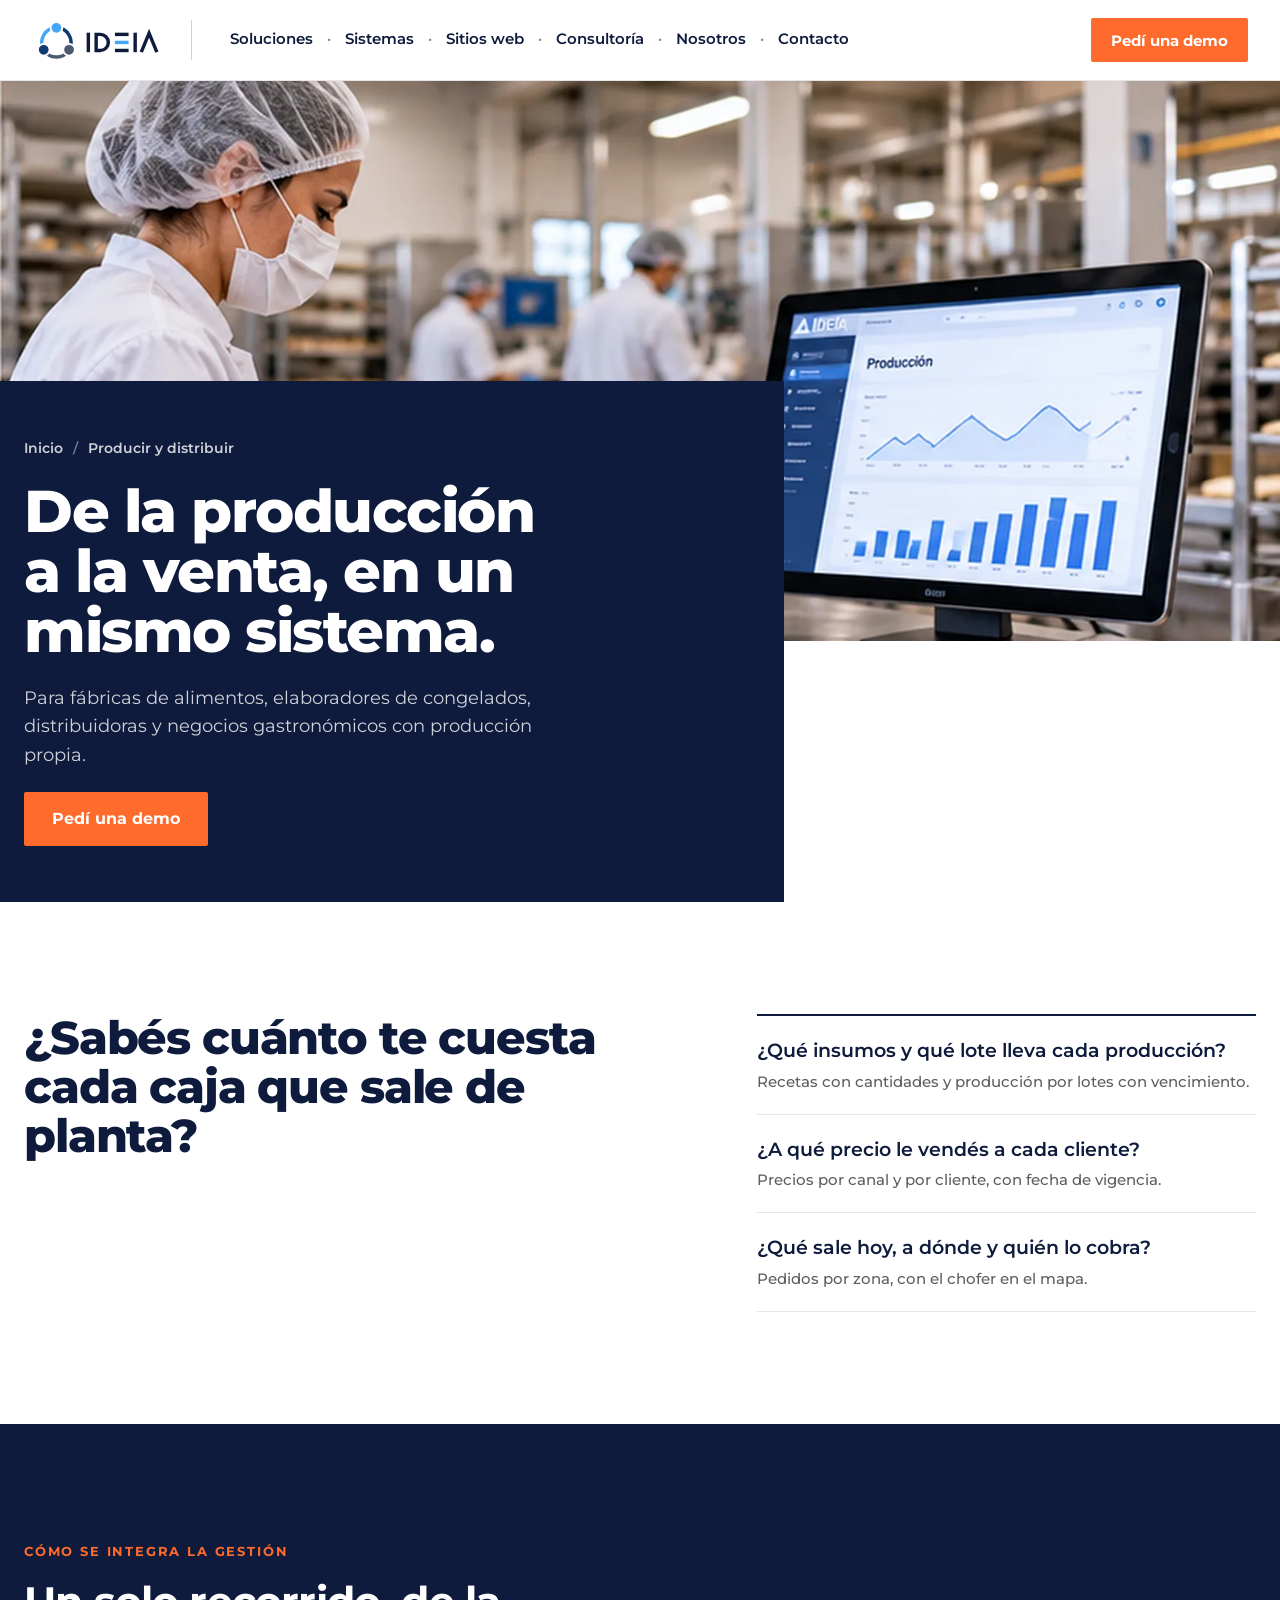
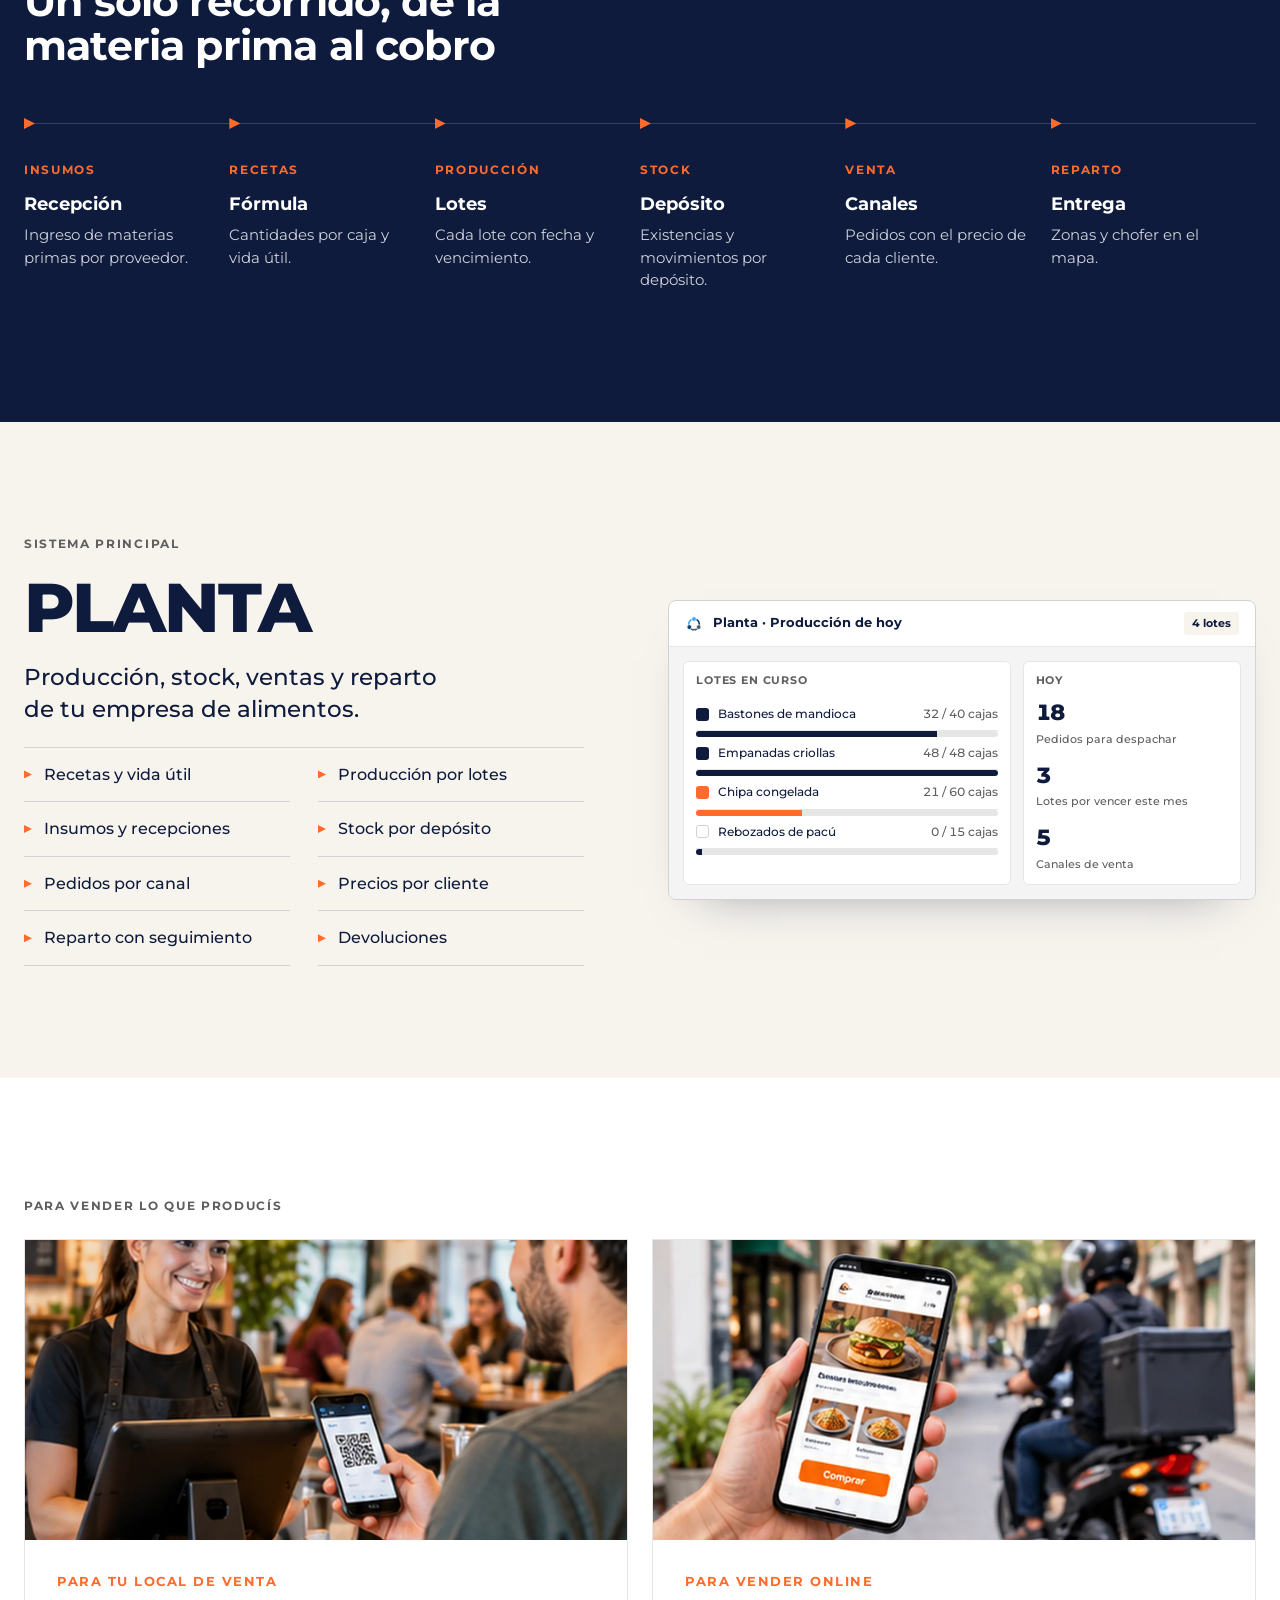
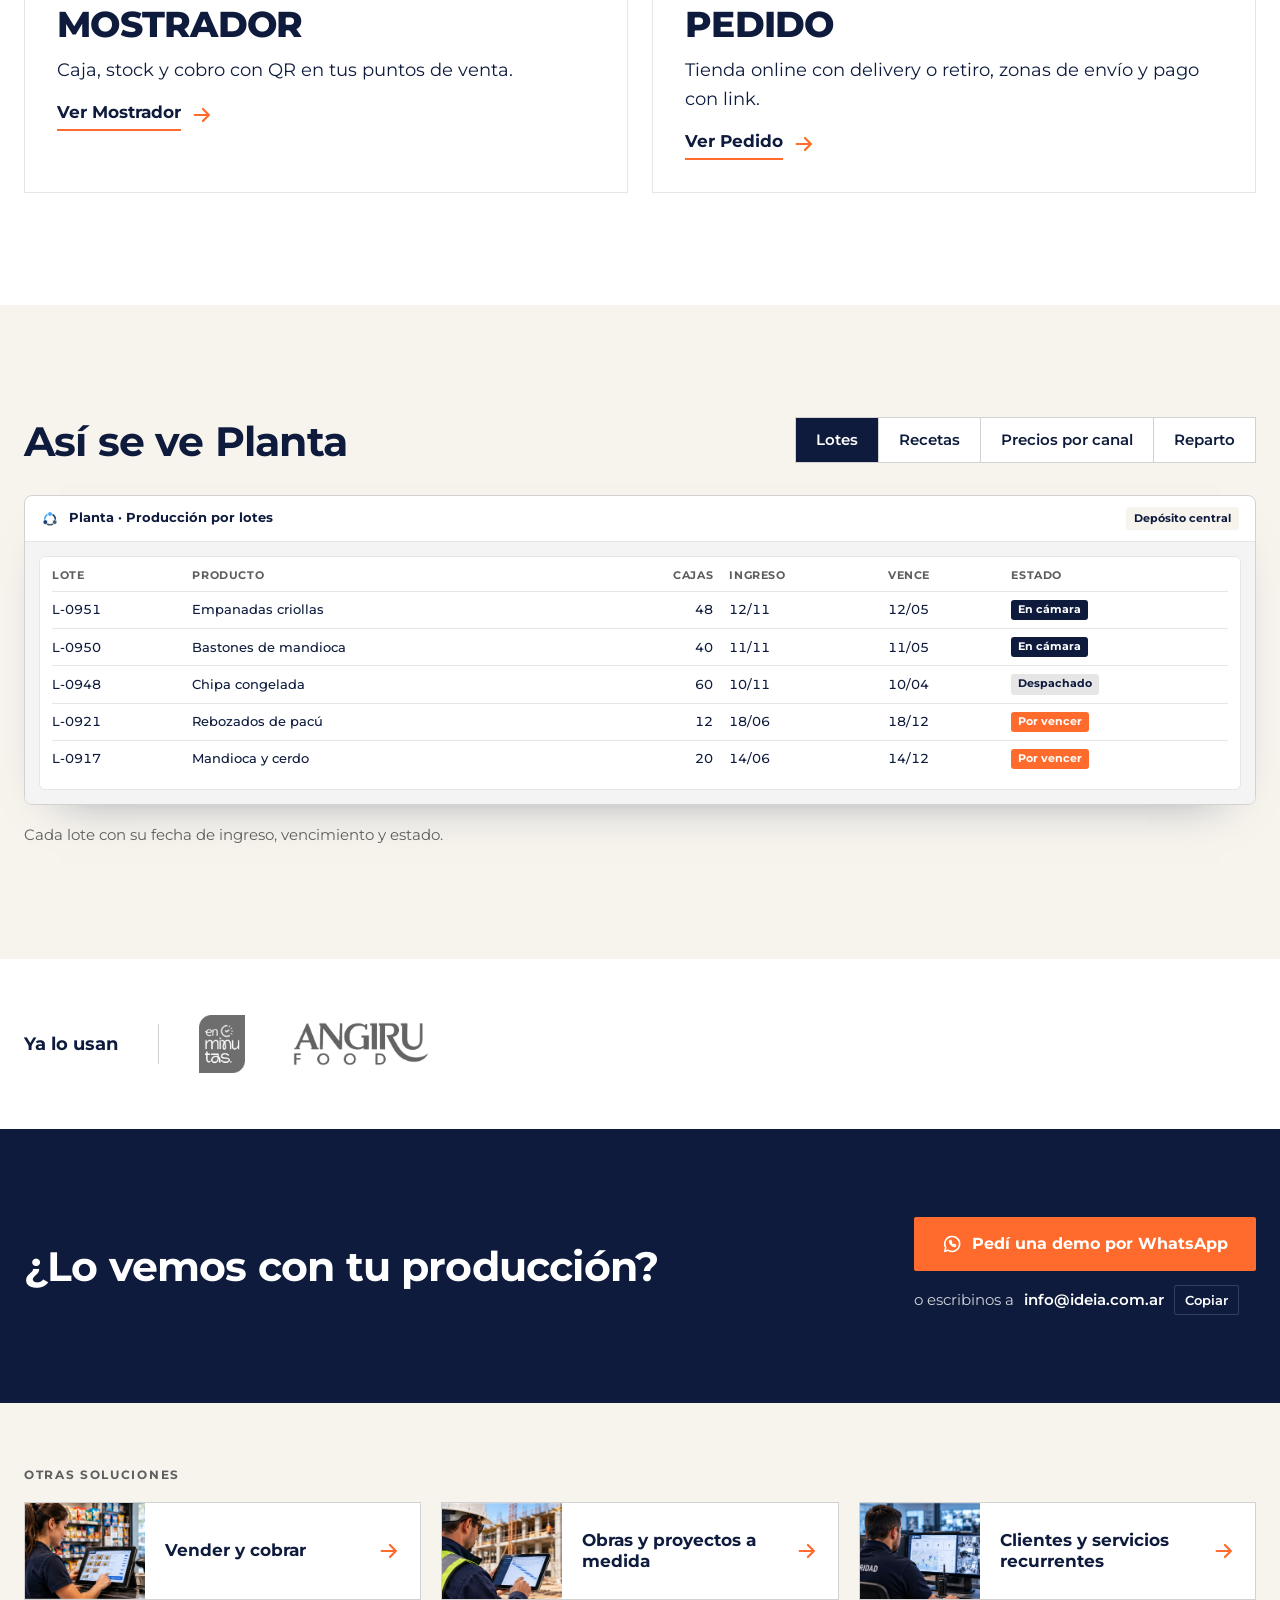
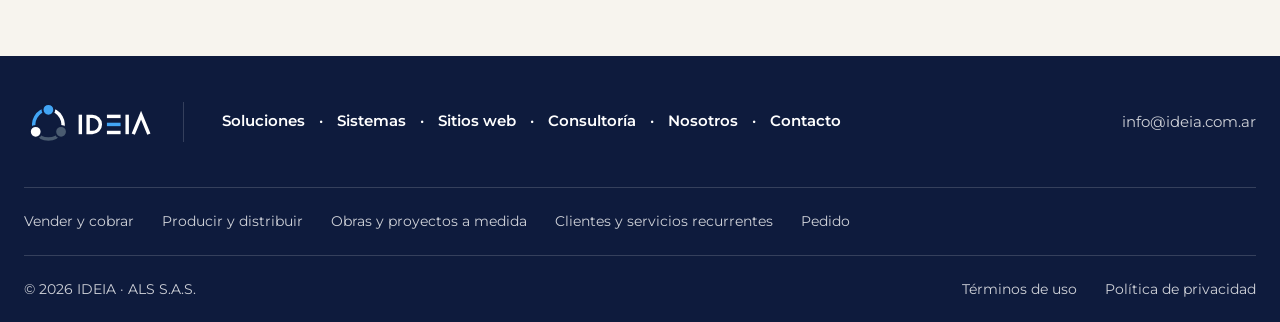
==== commit 2691612a: "Actualiza sitio con la versión 2 de Damián (nuevas páginas Pedido, Nosotros, Términos y Privacidad) " ====
--- a/alimentos.html
+++ b/alimentos.html
@@ -3,9 +3,9 @@
 <head>
 <meta charset="utf-8">
 <meta name="viewport" content="width=device-width, initial-scale=1, viewport-fit=cover">
-<title>Planta · Gastronomía e industria alimenticia · IDEIA</title>
+<title>Planta · Producir y distribuir · IDEIA</title>
 <meta name="description" content="Recetas, producción por lotes, stock, precios por canal y reparto para fábricas de alimentos y elaboradores de congelados.">
-<meta property="og:title" content="Planta · Gastronomía e industria alimenticia · IDEIA">
+<meta property="og:title" content="Planta · Producir y distribuir · IDEIA">
 <meta property="og:description" content="Recetas, producción por lotes, stock, precios por canal y reparto para fábricas de alimentos y elaboradores de congelados.">
 <meta property="og:type" content="website">
 <meta name="claude:viewport-fit-sides" content="cover">
@@ -18,20 +18,22 @@
     <a class="logo" href="./" aria-label="IDEIA, inicio"><svg viewBox="0 0 260 82" role="img" aria-label="IDEIA"><path d="M50 16 A30 30 0 0 0 24.02 61" stroke="#42A5F5" stroke-width="7" fill="none"/><path d="M50 16 A30 30 0 0 1 75.98 61" stroke="#103B73" stroke-width="7" fill="none"/><path d="M24.02 61 A30 30 0 0 0 75.98 61" stroke="#4A5B70" stroke-width="7" fill="none"/><circle cx="50" cy="16" r="12" fill="#42A5F5" stroke="#FFFFFF" stroke-width="4"/><circle cx="24.02" cy="61" r="12" fill="#103B73" stroke="#FFFFFF" stroke-width="4"/><circle cx="75.98" cy="61" r="12" fill="#4A5B70" stroke="#FFFFFF" stroke-width="4"/><g fill="#0E1B3D"><rect x="112" y="26" width="7" height="40"/><path fill-rule="evenodd" d="M128 26h12a20 20 0 0 1 0 40h-12zM135 33h5a13 13 0 0 1 0 26h-5z"/><rect x="170" y="26" width="28" height="7"/><rect x="170" y="42.5" width="28" height="7" fill="#42A5F5"/><rect x="170" y="59" width="28" height="7"/><rect x="208" y="26" width="7" height="40"/></g><path d="M224 66 L240 27 L256 66" stroke="#0E1B3D" stroke-width="7" fill="none"/></svg></a>
     <span class="vsep" aria-hidden="true"></span>
     <nav class="nav" aria-label="Principal">
+      <div class="dd"><a href="./#soluciones" aria-haspopup="true">Soluciones</a><div class="dd-panel"><a href="comercios.html"><span>Vender y cobrar<small>Mostrador</small></span><svg class="arrow" viewBox="0 0 24 24" fill="none" stroke="currentColor" stroke-width="2.4" stroke-linecap="round" stroke-linejoin="round" aria-hidden="true"><path d="M4 12h15M13 5.5 19.5 12 13 18.5"/></svg></a><a href="alimentos.html" aria-current="page"><span>Producir y distribuir<small>Planta · Mostrador · Pedido</small></span><svg class="arrow" viewBox="0 0 24 24" fill="none" stroke="currentColor" stroke-width="2.4" stroke-linecap="round" stroke-linejoin="round" aria-hidden="true"><path d="M4 12h15M13 5.5 19.5 12 13 18.5"/></svg></a><a href="construccion.html"><span>Obras y proyectos a medida<small>Obra · Cotiza</small></span><svg class="arrow" viewBox="0 0 24 24" fill="none" stroke="currentColor" stroke-width="2.4" stroke-linecap="round" stroke-linejoin="round" aria-hidden="true"><path d="M4 12h15M13 5.5 19.5 12 13 18.5"/></svg></a><a href="servicios.html"><span>Clientes y servicios recurrentes<small>Flujo</small></span><svg class="arrow" viewBox="0 0 24 24" fill="none" stroke="currentColor" stroke-width="2.4" stroke-linecap="round" stroke-linejoin="round" aria-hidden="true"><path d="M4 12h15M13 5.5 19.5 12 13 18.5"/></svg></a></div></div><span class="dot">·</span>
       <a href="./#sistemas">Sistemas</a><span class="dot">·</span>
-      <div class="dd"><a href="./#rubros" aria-haspopup="true">Rubros</a><div class="dd-panel"><a href="comercios.html"><span>Comercios y puntos de venta<small>Mostrador</small></span><svg class="arrow" viewBox="0 0 24 24" fill="none" stroke="currentColor" stroke-width="2.4" stroke-linecap="round" stroke-linejoin="round" aria-hidden="true"><path d="M4 12h15M13 5.5 19.5 12 13 18.5"/></svg></a><a href="alimentos.html" aria-current="page"><span>Gastronomía e industria alimenticia<small>Planta · Mostrador · Pedido</small></span><svg class="arrow" viewBox="0 0 24 24" fill="none" stroke="currentColor" stroke-width="2.4" stroke-linecap="round" stroke-linejoin="round" aria-hidden="true"><path d="M4 12h15M13 5.5 19.5 12 13 18.5"/></svg></a><a href="construccion.html"><span>Construcción y proyectos<small>Obra · Cotiza</small></span><svg class="arrow" viewBox="0 0 24 24" fill="none" stroke="currentColor" stroke-width="2.4" stroke-linecap="round" stroke-linejoin="round" aria-hidden="true"><path d="M4 12h15M13 5.5 19.5 12 13 18.5"/></svg></a><a href="servicios.html"><span>Servicios y operaciones<small>Flujo</small></span><svg class="arrow" viewBox="0 0 24 24" fill="none" stroke="currentColor" stroke-width="2.4" stroke-linecap="round" stroke-linejoin="round" aria-hidden="true"><path d="M4 12h15M13 5.5 19.5 12 13 18.5"/></svg></a></div></div><span class="dot">·</span>
       <a href="./#sitios">Sitios web</a><span class="dot">·</span>
       <a href="./#consultoria">Consultoría</a><span class="dot">·</span>
+      <a href="nosotros.html">Nosotros</a><span class="dot">·</span>
       <a href="#contacto">Contacto</a>
     </nav>
     <a class="btn sm" href="#contacto" data-wa="">Pedí una demo</a>
     <button class="menu-btn" type="button" aria-expanded="false" aria-controls="mnav" aria-label="Abrir menú"><svg viewBox="0 0 24 24" fill="none" stroke="currentColor" stroke-width="1.8" stroke-linecap="round" stroke-linejoin="round" aria-hidden="true"><path d="M3 6h18M3 12h18M3 18h18"/></svg></button>
   </div>
   <nav class="mnav" id="mnav" aria-label="Menú móvil" hidden>
+    <span class="lbl">Soluciones</span><a class="sub" href="comercios.html">Vender y cobrar</a><a class="sub" href="alimentos.html">Producir y distribuir</a><a class="sub" href="construccion.html">Obras y proyectos a medida</a><a class="sub" href="servicios.html">Clientes y servicios recurrentes</a>
     <a href="./#sistemas">Sistemas</a>
-    <span class="lbl">Rubros</span><a class="sub" href="comercios.html">Comercios y puntos de venta</a><a class="sub" href="alimentos.html">Gastronomía e industria alimenticia</a><a class="sub" href="construccion.html">Construcción y proyectos</a><a class="sub" href="servicios.html">Servicios y operaciones</a>
     <a href="./#sitios">Sitios web</a>
     <a href="./#consultoria">Consultoría</a>
+    <a href="nosotros.html">Nosotros</a>
     <a href="#contacto">Contacto</a>
   </nav>
 </header>
@@ -39,7 +41,7 @@
 <section class="hero-c">
   <div class="ph"><img src="img/v_alimentos.webp" width="1662" height="932" alt="Elaboración de empanadas en planta con el tablero de producción de Planta" fetchpriority="high" decoding="async"></div>
   <div class="wrap"><div class="box">
-    <nav class="crumb" aria-label="Ruta"><a href="./">Inicio</a><span>/</span>Gastronomía e industria alimenticia</nav>
+    <nav class="crumb" aria-label="Ruta"><a href="./">Inicio</a><span>/</span>Producir y distribuir</nav>
     <h1>De la producción a la venta, en un mismo sistema.</h1>
     <p>Para fábricas de alimentos, elaboradores de congelados, distribuidoras y negocios gastronómicos con producción propia.</p>
     <a class="btn" href="#contacto" data-wa="Planta">Pedí una demo</a>
@@ -52,7 +54,7 @@
     <ul>
       <li>¿Qué insumos y qué lote lleva cada producción?<small>Recetas con cantidades y producción por lotes con vencimiento.</small></li>
       <li>¿A qué precio le vendés a cada cliente?<small>Precios por canal y por cliente, con fecha de vigencia.</small></li>
-      <li>¿Qué sale hoy, a dónde y quién lo cobra?<small>Pedidos por zona, chofer en el mapa y cuentas corrientes.</small></li>
+      <li>¿Qué sale hoy, a dónde y quién lo cobra?<small>Pedidos por zona, con el chofer en el mapa.</small></li>
     </ul>
   </div>
 </section>
@@ -67,7 +69,7 @@
       <li><span class="s">Producción</span><h4>Lotes</h4><p>Cada lote con fecha y vencimiento.</p></li>
       <li><span class="s">Stock</span><h4>Depósito</h4><p>Existencias y movimientos por depósito.</p></li>
       <li><span class="s">Venta</span><h4>Canales</h4><p>Pedidos con el precio de cada cliente.</p></li>
-      <li><span class="s">Reparto</span><h4>Cobro</h4><p>Zonas, chofer y cuenta corriente.</p></li>
+      <li><span class="s">Reparto</span><h4>Entrega</h4><p>Zonas y chofer en el mapa.</p></li>
     </ol>
   </div>
 </section>
@@ -82,7 +84,7 @@
         <li>Recetas y vida útil</li><li>Producción por lotes</li>
         <li>Insumos y recepciones</li><li>Stock por depósito</li>
         <li>Pedidos por canal</li><li>Precios por cliente</li>
-        <li>Reparto con seguimiento</li><li>Cuentas corrientes y cheques</li>
+        <li>Reparto con seguimiento</li><li>Devoluciones</li>
       </ul>
     </div>
     <div class="col"><div class="ui" aria-label="Producción de hoy en Planta, datos de ejemplo"><div class="ui-bar"><svg class="iso" viewBox="0 0 100 82" aria-hidden="true"><path d="M50 16 A30 30 0 0 0 24.02 61" stroke="#42A5F5" stroke-width="9" fill="none"/><path d="M50 16 A30 30 0 0 1 75.98 61" stroke="#103B73" stroke-width="9" fill="none"/><path d="M24.02 61 A30 30 0 0 0 75.98 61" stroke="#4A5B70" stroke-width="9" fill="none"/><circle cx="50" cy="16" r="13" fill="#42A5F5" stroke="#fff" stroke-width="4"/><circle cx="24.02" cy="61" r="13" fill="#103B73" stroke="#fff" stroke-width="4"/><circle cx="75.98" cy="61" r="13" fill="#4A5B70" stroke="#fff" stroke-width="4"/></svg>Planta · Producción de hoy<span class="st">4 lotes</span></div>
@@ -107,7 +109,7 @@
       <article class="half"><div class="ph"><img src="img/g_local.webp" width="1413" height="1221" alt="Cajera cobrando con QR desde el celular de un cliente en un local de comidas" loading="lazy" decoding="async"></div>
         <div class="tx"><span class="for">Para tu local de venta</span><span class="nm">MOSTRADOR</span><p>Caja, stock y cobro con QR en tus puntos de venta.</p><a class="tlink" href="comercios.html"><span>Ver Mostrador</span><svg class="arrow" viewBox="0 0 24 24" fill="none" stroke="currentColor" stroke-width="2.4" stroke-linecap="round" stroke-linejoin="round" aria-hidden="true"><path d="M4 12h15M13 5.5 19.5 12 13 18.5"/></svg></a></div></article>
       <article class="half" id="pedido"><div class="ph"><img src="img/g_pedido.webp" width="1357" height="811" alt="Celular con la tienda online de Pedido y un repartidor en moto" loading="lazy" decoding="async"></div>
-        <div class="tx"><span class="for">Para vender online</span><span class="nm">PEDIDO</span><p>Tienda online con delivery o retiro, zonas de envío y pago con link.</p><a class="tlink" href="#contacto" data-wa="Pedido"><span>Pedí una demo</span><svg class="arrow" viewBox="0 0 24 24" fill="none" stroke="currentColor" stroke-width="2.4" stroke-linecap="round" stroke-linejoin="round" aria-hidden="true"><path d="M4 12h15M13 5.5 19.5 12 13 18.5"/></svg></a></div></article>
+        <div class="tx"><span class="for">Para vender online</span><span class="nm">PEDIDO</span><p>Tienda online con delivery o retiro, zonas de envío y pago con link.</p><a class="tlink" href="pedido.html"><span>Ver Pedido</span><svg class="arrow" viewBox="0 0 24 24" fill="none" stroke="currentColor" stroke-width="2.4" stroke-linecap="round" stroke-linejoin="round" aria-hidden="true"><path d="M4 12h15M13 5.5 19.5 12 13 18.5"/></svg></a></div></article>
     </div>
   </div>
 </section>
@@ -178,12 +180,12 @@
     <h2>¿Lo vemos con tu producción?</h2>
     <div class="act">
       <a class="btn" href="#contacto" data-wa="Planta"><svg viewBox="0 0 24 24" fill="none" stroke="currentColor" stroke-width="1.8" stroke-linecap="round" stroke-linejoin="round" aria-hidden="true"><path d="M3.2 20.8l1.3-4.3A9 9 0 1 1 7.6 19.6z"/><path d="M9 8.6c-.2 2.8 3.4 6.5 6.4 6.4l.9-1.5-2-1-.9.8c-1.2-.4-2.3-1.5-2.7-2.7l.8-.9-1-2z"/></svg> Pedí una demo por WhatsApp</a>
-      <p class="mail"><span class="nw">o escribinos a</span> <b>damian.ideia@gmail.com</b> <button class="copybtn" type="button" data-copy="damian.ideia@gmail.com">Copiar</button></p>
-    </div>
-  </div>
-</section>
-<section class="sec s-sm bg-bone" aria-label="Otros rubros">
-  <div class="wrap"><p class="label" style="margin-bottom:18px">Otros rubros</p><div class="others"><a class="oth" href="comercios.html"><img src="img/v_comercio.webp" width="1662" height="932" alt="" loading="lazy" decoding="async"><b>Comercios y puntos de venta</b><svg class="arrow" viewBox="0 0 24 24" fill="none" stroke="currentColor" stroke-width="2.4" stroke-linecap="round" stroke-linejoin="round" aria-hidden="true"><path d="M4 12h15M13 5.5 19.5 12 13 18.5"/></svg></a><a class="oth" href="construccion.html"><img src="img/v_construccion.webp" width="1662" height="932" alt="" loading="lazy" decoding="async"><b>Construcción y proyectos</b><svg class="arrow" viewBox="0 0 24 24" fill="none" stroke="currentColor" stroke-width="2.4" stroke-linecap="round" stroke-linejoin="round" aria-hidden="true"><path d="M4 12h15M13 5.5 19.5 12 13 18.5"/></svg></a><a class="oth" href="servicios.html"><img src="img/v_servicios.webp" width="1662" height="932" alt="" loading="lazy" decoding="async"><b>Servicios y operaciones</b><svg class="arrow" viewBox="0 0 24 24" fill="none" stroke="currentColor" stroke-width="2.4" stroke-linecap="round" stroke-linejoin="round" aria-hidden="true"><path d="M4 12h15M13 5.5 19.5 12 13 18.5"/></svg></a></div></div>
+      <p class="mail"><span class="nw">o escribinos a</span> <b>info@ideia.com.ar</b> <button class="copybtn" type="button" data-copy="info@ideia.com.ar">Copiar</button></p>
+    </div>
+  </div>
+</section>
+<section class="sec s-sm bg-bone" aria-label="Otras soluciones">
+  <div class="wrap"><p class="label" style="margin-bottom:18px">Otras soluciones</p><div class="others"><a class="oth" href="comercios.html"><img src="img/v_comercio.webp" width="1662" height="932" alt="" loading="lazy" decoding="async"><b>Vender y cobrar</b><svg class="arrow" viewBox="0 0 24 24" fill="none" stroke="currentColor" stroke-width="2.4" stroke-linecap="round" stroke-linejoin="round" aria-hidden="true"><path d="M4 12h15M13 5.5 19.5 12 13 18.5"/></svg></a><a class="oth" href="construccion.html"><img src="img/v_construccion.webp" width="1662" height="932" alt="" loading="lazy" decoding="async"><b>Obras y proyectos a medida</b><svg class="arrow" viewBox="0 0 24 24" fill="none" stroke="currentColor" stroke-width="2.4" stroke-linecap="round" stroke-linejoin="round" aria-hidden="true"><path d="M4 12h15M13 5.5 19.5 12 13 18.5"/></svg></a><a class="oth" href="servicios.html"><img src="img/v_servicios.webp" width="1662" height="932" alt="" loading="lazy" decoding="async"><b>Clientes y servicios recurrentes</b><svg class="arrow" viewBox="0 0 24 24" fill="none" stroke="currentColor" stroke-width="2.4" stroke-linecap="round" stroke-linejoin="round" aria-hidden="true"><path d="M4 12h15M13 5.5 19.5 12 13 18.5"/></svg></a></div></div>
 </section>
 </main>
 <footer class="ftr">
@@ -192,11 +194,12 @@
       <a class="logo" href="./" aria-label="IDEIA, inicio"><svg viewBox="0 0 260 82" role="img" aria-label="IDEIA"><path d="M50 16 A30 30 0 0 0 24.02 61" stroke="#42A5F5" stroke-width="7" fill="none"/><path d="M50 16 A30 30 0 0 1 75.98 61" stroke="#FFFFFF" stroke-width="7" fill="none"/><path d="M24.02 61 A30 30 0 0 0 75.98 61" stroke="#4A5B70" stroke-width="7" fill="none"/><circle cx="50" cy="16" r="12" fill="#42A5F5" stroke="#0E1B3D" stroke-width="4"/><circle cx="24.02" cy="61" r="12" fill="#FFFFFF" stroke="#0E1B3D" stroke-width="4"/><circle cx="75.98" cy="61" r="12" fill="#4A5B70" stroke="#0E1B3D" stroke-width="4"/><g fill="#FFFFFF"><rect x="112" y="26" width="7" height="40"/><path fill-rule="evenodd" d="M128 26h12a20 20 0 0 1 0 40h-12zM135 33h5a13 13 0 0 1 0 26h-5z"/><rect x="170" y="26" width="28" height="7"/><rect x="170" y="42.5" width="28" height="7" fill="#42A5F5"/><rect x="170" y="59" width="28" height="7"/><rect x="208" y="26" width="7" height="40"/></g><path d="M224 66 L240 27 L256 66" stroke="#FFFFFF" stroke-width="7" fill="none"/></svg></a>
       <span class="vsep" aria-hidden="true"></span>
       <nav class="nav" aria-label="Pie" style="display:flex">
-        <a href="./#sistemas">Sistemas</a><span class="dot">·</span><a href="./#rubros">Rubros</a><span class="dot">·</span><a href="./#sitios">Sitios web</a><span class="dot">·</span><a href="./#consultoria">Consultoría</a><span class="dot">·</span><a href="#contacto">Contacto</a>
+        <a href="./#soluciones">Soluciones</a><span class="dot">·</span><a href="./#sistemas">Sistemas</a><span class="dot">·</span><a href="./#sitios">Sitios web</a><span class="dot">·</span><a href="./#consultoria">Consultoría</a><span class="dot">·</span><a href="nosotros.html">Nosotros</a><span class="dot">·</span><a href="#contacto">Contacto</a>
       </nav>
-      <p class="ct">damian.ideia@gmail.com<br>Posadas, Misiones, Argentina</p>
-    </div>
-    <div class="ftr-bot"><a href="comercios.html">Comercios y puntos de venta</a><a href="alimentos.html">Gastronomía e industria alimenticia</a><a href="construccion.html">Construcción y proyectos</a><a href="servicios.html">Servicios y operaciones</a><span class="cp">© 2026 IDEIA</span></div>
+      <p class="ct">info@ideia.com.ar</p>
+    </div>
+    <div class="ftr-bot"><a href="comercios.html">Vender y cobrar</a><a href="alimentos.html">Producir y distribuir</a><a href="construccion.html">Obras y proyectos a medida</a><a href="servicios.html">Clientes y servicios recurrentes</a><a href="pedido.html">Pedido</a></div>
+    <div class="ftr-bot ftr-legal"><span>© 2026 IDEIA · ALS S.A.S.</span><a href="terminos.html">Términos de uso</a><a href="privacidad.html">Política de privacidad</a></div>
   </div>
 </footer>
 <script src="assets/app.js"></script>
--- a/assets/styles.css
+++ b/assets/styles.css
@@ -536,3 +536,182 @@
   .oth img{width:96px;height:84px}
   .ui-scroll{overflow-x:auto}
 }
+
+/* =========================================================
+   Ampliación: base común de 5, Nosotros, Pedido, legales
+   ========================================================= */
+.feats.f5{grid-template-columns:repeat(5,minmax(0,1fr))}
+.feats.f5 .feat{padding-inline:20px}
+.ftr-legal{border-top:1px solid var(--on-navy-line)}
+.ftr-legal span{margin-right:auto}
+
+/* Nosotros: hero tipográfico con cifra */
+.hero-n{background:var(--navy);color:var(--white);position:relative;overflow:hidden}
+.hero-n::after{content:"";position:absolute;top:0;right:0;bottom:0;width:38%;background:rgba(255,255,255,.035);clip-path:polygon(30% 0,100% 0,100% 100%,0 100%)}
+.hero-n .wrap{position:relative;z-index:1;display:grid;grid-template-columns:repeat(12,minmax(0,1fr));column-gap:24px;align-items:end;padding-block:96px 104px}
+.hero-n .l{grid-column:1/span 7;display:flex;flex-direction:column;gap:24px}
+.hero-n .l .lead{color:var(--on-navy);max-width:560px}
+.hero-n .crumb{color:var(--on-navy)}
+.hero-n .r{grid-column:9/span 4;border-left:2px solid var(--orange);padding-left:28px}
+.hero-n .fig{display:block;font-weight:800;font-size:clamp(72px,8vw,112px);line-height:.9;letter-spacing:-.04em;color:var(--orange)}
+.hero-n .r p{margin-top:14px;font-size:18px;font-weight:600;line-height:1.45}
+
+/* Casos de éxito */
+.cases{display:grid;grid-template-columns:repeat(2,minmax(0,1fr));gap:24px}
+.case{background:var(--white);border:1px solid var(--g-100);padding:36px;display:flex;flex-direction:column;gap:14px}
+.case h3{font-size:24px}
+.case dl{margin:6px 0 0;display:grid;gap:14px}
+.case dt{font-size:12.5px;font-weight:700;letter-spacing:.12em;text-transform:uppercase;color:var(--g-600)}
+.case dd{margin:4px 0 0;font-size:16px;line-height:1.5}
+.case .res{margin-top:auto;padding-top:20px;border-top:2px solid var(--navy);display:flex;flex-direction:column;gap:8px}
+.case .res b{font-size:18px;font-weight:700;line-height:1.3;display:flex;gap:10px;align-items:baseline}
+.case .res b::before{content:"";width:8px;height:8px;background:var(--orange);flex:none;clip-path:polygon(0 0,100% 50%,0 100%);transform:translateY(-1px)}
+
+/* Pedido: hero con foto cortada y tienda superpuesta */
+.hero-p{display:grid;grid-template-columns:minmax(0,1fr) minmax(0,1.05fr);background:var(--bone);min-height:620px}
+.hero-p .copy{display:flex;flex-direction:column;justify-content:center;align-items:flex-start;gap:22px;padding:72px 40px 72px max(var(--gut),calc((100vw - var(--wrap)) / 2))}
+.hero-p .nm{font-weight:800;font-size:15px;letter-spacing:.2em;color:var(--orange)}
+.hero-p .who{font-size:19px;font-weight:500;color:var(--g-600);max-width:480px}
+.hero-p .vis{position:relative}
+.hero-p .ph{position:absolute;inset:0;clip-path:polygon(14% 0,100% 0,100% 100%,0 100%)}
+.hero-p .ph img{width:100%;height:100%;object-fit:cover}
+.pphone{position:absolute;left:2%;bottom:-48px;width:250px;background:var(--g-900);border-radius:34px;padding:10px;z-index:2;box-shadow:0 30px 60px -30px rgba(14,27,61,.6)}
+.ps{background:var(--bone);border-radius:26px;overflow:hidden;font-size:12px;line-height:1.3;color:var(--navy)}
+.ps-top{background:var(--navy);color:var(--white);padding:16px 14px 12px}
+.ps-top b{display:block;font-weight:800;font-size:16px}
+.ps-top small{color:var(--on-navy);font-size:11px}
+.ps-mode{display:flex;gap:6px;margin-top:10px}
+.ps-mode i{font-style:normal;flex:1;text-align:center;font-weight:700;font-size:10.5px;padding:7px 4px;border-radius:5px;background:rgba(255,255,255,.12)}
+.ps-mode i.on{background:var(--white);color:var(--navy)}
+.ps-list{padding:10px;display:flex;flex-direction:column;gap:7px}
+.ps-item{background:var(--white);border-radius:8px;padding:8px;display:grid;grid-template-columns:36px 1fr auto;gap:9px;align-items:center}
+.ps-item i{height:36px;border-radius:6px;background:var(--g-100)}
+.ps-item b{display:block;font-weight:700;font-size:11.5px}
+.ps-item small{color:var(--g-600);font-size:11px}
+.ps-item .add{width:24px;height:24px;border-radius:5px;background:var(--orange);color:var(--white);display:grid;place-items:center;font-weight:800}
+.ps-promo{margin:0 10px;padding:8px 10px;border:1px dashed var(--orange);border-radius:6px;font-weight:700;font-size:10.5px;color:var(--orange-press);text-align:center}
+.ps-cart{margin:10px;background:var(--orange);color:var(--white);border-radius:8px;padding:11px 12px;display:flex;justify-content:space-between;font-weight:700;font-size:12px}
+
+/* Recorrido del pedido */
+.route{display:grid;grid-template-columns:repeat(5,minmax(0,1fr));gap:0;margin:48px 0 0;padding:0;list-style:none;border-top:2px solid var(--navy)}
+.route li{padding:26px 22px 0 0;position:relative}
+.route li+li{padding-left:22px;border-left:1px solid var(--g-100)}
+.route .s{display:inline-grid;place-items:center;width:34px;height:34px;background:var(--orange);color:var(--white);font-weight:800;font-size:15px}
+.route h4{margin-top:16px;font-size:19px;font-weight:700}
+.route p{margin-top:8px;font-size:15px;color:var(--g-600)}
+
+/* Preguntas frecuentes */
+.faq{display:grid;grid-template-columns:repeat(12,minmax(0,1fr));column-gap:24px;align-items:start}
+.faq h2{grid-column:1/span 4}
+.qas{grid-column:6/span 7;border-top:2px solid var(--navy)}
+.qa{border-bottom:1px solid var(--g-100)}
+.qa summary{list-style:none;cursor:pointer;display:flex;justify-content:space-between;align-items:center;gap:20px;padding:22px 0;font-weight:700;font-size:18px}
+.qa summary::-webkit-details-marker{display:none}
+.qa summary::after{content:"+";font-weight:500;font-size:26px;line-height:1;color:var(--orange);transition:transform .15s ease}
+.qa[open] summary::after{transform:rotate(45deg)}
+.qa p{padding:0 40px 22px 0;font-size:16px;color:var(--g-600)}
+
+/* Legales */
+.legal{max-width:calc(820px + 48px)}
+.legal h1{font-size:clamp(34px,4vw,52px);margin-top:18px}
+.legal .upd{margin-top:12px;font-size:15px;color:var(--g-600)}
+.legal h2{font-size:22px;margin-top:44px}
+.legal p{margin-top:12px;font-size:17px;line-height:1.65}
+.legal a{color:var(--navy);text-decoration-color:var(--orange);text-underline-offset:3px}
+.legal-ct p{font-size:16px;display:flex;flex-wrap:wrap;align-items:center;gap:8px 12px}
+.copybtn.dark{color:var(--navy);border-color:var(--g-200)}
+.copybtn.dark:hover{border-color:var(--navy)}
+
+@media (max-width:1100px){
+  .feats.f5{grid-template-columns:repeat(3,minmax(0,1fr));row-gap:40px}
+  .feats.f5 .feat:nth-child(4){border-left:0}
+  .route{grid-template-columns:repeat(3,minmax(0,1fr));row-gap:32px}
+  .route li:nth-child(4){border-left:0;padding-left:0}
+}
+@media (max-width:900px){
+  .feats.f5{grid-template-columns:repeat(2,minmax(0,1fr))}
+  .feats.f5 .feat:nth-child(4){border-left:1.5px solid rgba(255,107,44,.45)}
+  .feats.f5 .feat:nth-child(3),.feats.f5 .feat:nth-child(5){border-left:0}
+  .hero-n .wrap{grid-template-columns:1fr;row-gap:40px;padding-block:56px 64px}
+  .hero-n .l,.hero-n .r{grid-column:1/-1}
+  .cases{grid-template-columns:1fr}
+  .case{padding:26px}
+  .hero-p{grid-template-columns:1fr}
+  .hero-p .copy{padding:48px max(16px,env(safe-area-inset-right,0px)) 56px max(16px,env(safe-area-inset-left,0px))}
+  .hero-p .vis{order:-1;height:380px}
+  .hero-p .ph{clip-path:polygon(0 0,100% 0,100% 88%,0 100%)}
+  .pphone{width:180px;left:auto;right:16px;bottom:-30px;border-radius:26px;padding:7px}
+  .pphone .ps{border-radius:20px}
+  .pphone .ps-list .ps-item:nth-child(3),.pphone .ps-promo{display:none}
+  .faq{grid-template-columns:1fr;row-gap:28px}
+  .faq h2,.qas{grid-column:1/-1}
+  .ftr-legal{flex-direction:column;align-items:flex-start}
+}
+@media (max-width:560px){
+  .feats.f5{grid-template-columns:1fr}
+  .feats.f5 .feat{border-left:0!important}
+  .route{grid-template-columns:1fr}
+  .route li,.route li+li{padding:22px 0 0;border-left:0}
+  .qa summary{font-size:16px}
+  .qa p{padding-right:0}
+}
+
+/* Pedido: cliente y local lado a lado */
+.duo-ui{display:grid;grid-template-columns:270px minmax(0,1fr);gap:40px;align-items:start}
+.duo-ui>div{display:flex;flex-direction:column;gap:14px;min-width:0}
+.duo-ui .pphone{position:static;width:100%}
+.ui-body.eq{grid-template-columns:1fr 1fr}
+.tr b{white-space:nowrap}
+@media (max-width:900px){
+  .duo-ui{grid-template-columns:1fr}
+  .duo-ui .pphone{width:260px;max-width:100%}
+  .duo-ui .pphone .ps-list .ps-item:nth-child(3){display:grid}
+  .duo-ui .pphone .ps-promo{display:block}
+  .ui-body.eq{grid-template-columns:1fr}
+}
+
+/* Soluciones por necesidad: 4 tarjetas + "Otra necesidad" */
+.cards.c5{grid-template-columns:repeat(5,minmax(0,1fr));gap:16px}
+.vcard .ej{margin-top:8px;font-size:13.5px;line-height:1.45;color:var(--on-navy)}
+.vother .band{height:100%;display:flex;flex-direction:column;justify-content:flex-end;clip-path:none;border-top:6px solid var(--orange)}
+.vother .eyebrow{margin-bottom:12px}
+.vother h3{font-size:26px}
+@media (max-width:1100px){
+  .cards.c5{grid-template-columns:repeat(2,minmax(0,1fr))}
+  .cards.c5 .vother{grid-column:1/-1;height:auto}
+  .cards.c5 .vother .band{padding:32px 24px}
+}
+@media (max-width:560px){.cards.c5{grid-template-columns:1fr}}
+.cards.c5 .vcard{height:500px}
+.cards.c5 .vcard .band{min-height:262px;display:flex;flex-direction:column}
+.cards.c5 .vcard .sys{margin-top:auto}
+@media (max-width:1100px){.cards.c5 .vcard{height:420px}.cards.c5 .vcard .band{min-height:0}.cards.c5 .vother{height:auto}}
+/* Corrección: 4 tarjetas con la foto completa arriba + "Otra necesidad" como franja */
+.cards.c5{grid-template-columns:repeat(4,minmax(0,1fr));gap:20px}
+.cards.c5 .vcard{height:auto}
+.cards.c5 .vcard img{position:relative;inset:auto;height:280px;width:100%;object-fit:cover}
+.cards.c5 .vcard:nth-child(1) img{object-position:40% center}
+.cards.c5 .vcard:nth-child(2) img{object-position:60% center}
+.cards.c5 .vcard:nth-child(3) img{object-position:40% center}
+.cards.c5 .vcard:nth-child(4) img{object-position:55% center}
+.cards.c5 .vcard .band{margin-top:-24px;min-height:0;flex:1}
+.cards.c5 .vother{grid-column:1/-1}
+.cards.c5 .vother .band{margin-top:0;display:grid;grid-template-columns:auto minmax(0,1fr) auto;align-items:center;gap:8px 40px;padding:30px 32px;border-top:0;border-left:6px solid var(--orange)}
+.cards.c5 .vother .eyebrow{margin:0;grid-row:1}
+.cards.c5 .vother h3{grid-column:1;grid-row:2;font-size:28px;white-space:nowrap}
+.cards.c5 .vother .ej{grid-column:2;grid-row:1/3;margin:0;font-size:17px}
+.cards.c5 .vother .sys{grid-column:3;grid-row:1/3;margin:0;padding:0;border:0;gap:16px;font-size:14px}
+@media (max-width:1100px){
+  .cards.c5{grid-template-columns:repeat(2,minmax(0,1fr))}
+  .cards.c5 .vcard{height:auto}
+  .cards.c5 .vcard img{height:260px}
+}
+@media (max-width:700px){
+  .cards.c5 .vother .band{grid-template-columns:1fr;padding:28px 24px}
+  .cards.c5 .vother .eyebrow,.cards.c5 .vother h3,.cards.c5 .vother .ej,.cards.c5 .vother .sys{grid-column:1;grid-row:auto}
+  .cards.c5 .vother .sys{padding-top:14px;border-top:1px solid var(--on-navy-line)}
+}
+@media (max-width:560px){
+  .cards.c5{grid-template-columns:1fr}
+  .cards.c5 .vcard img{height:240px}
+}
